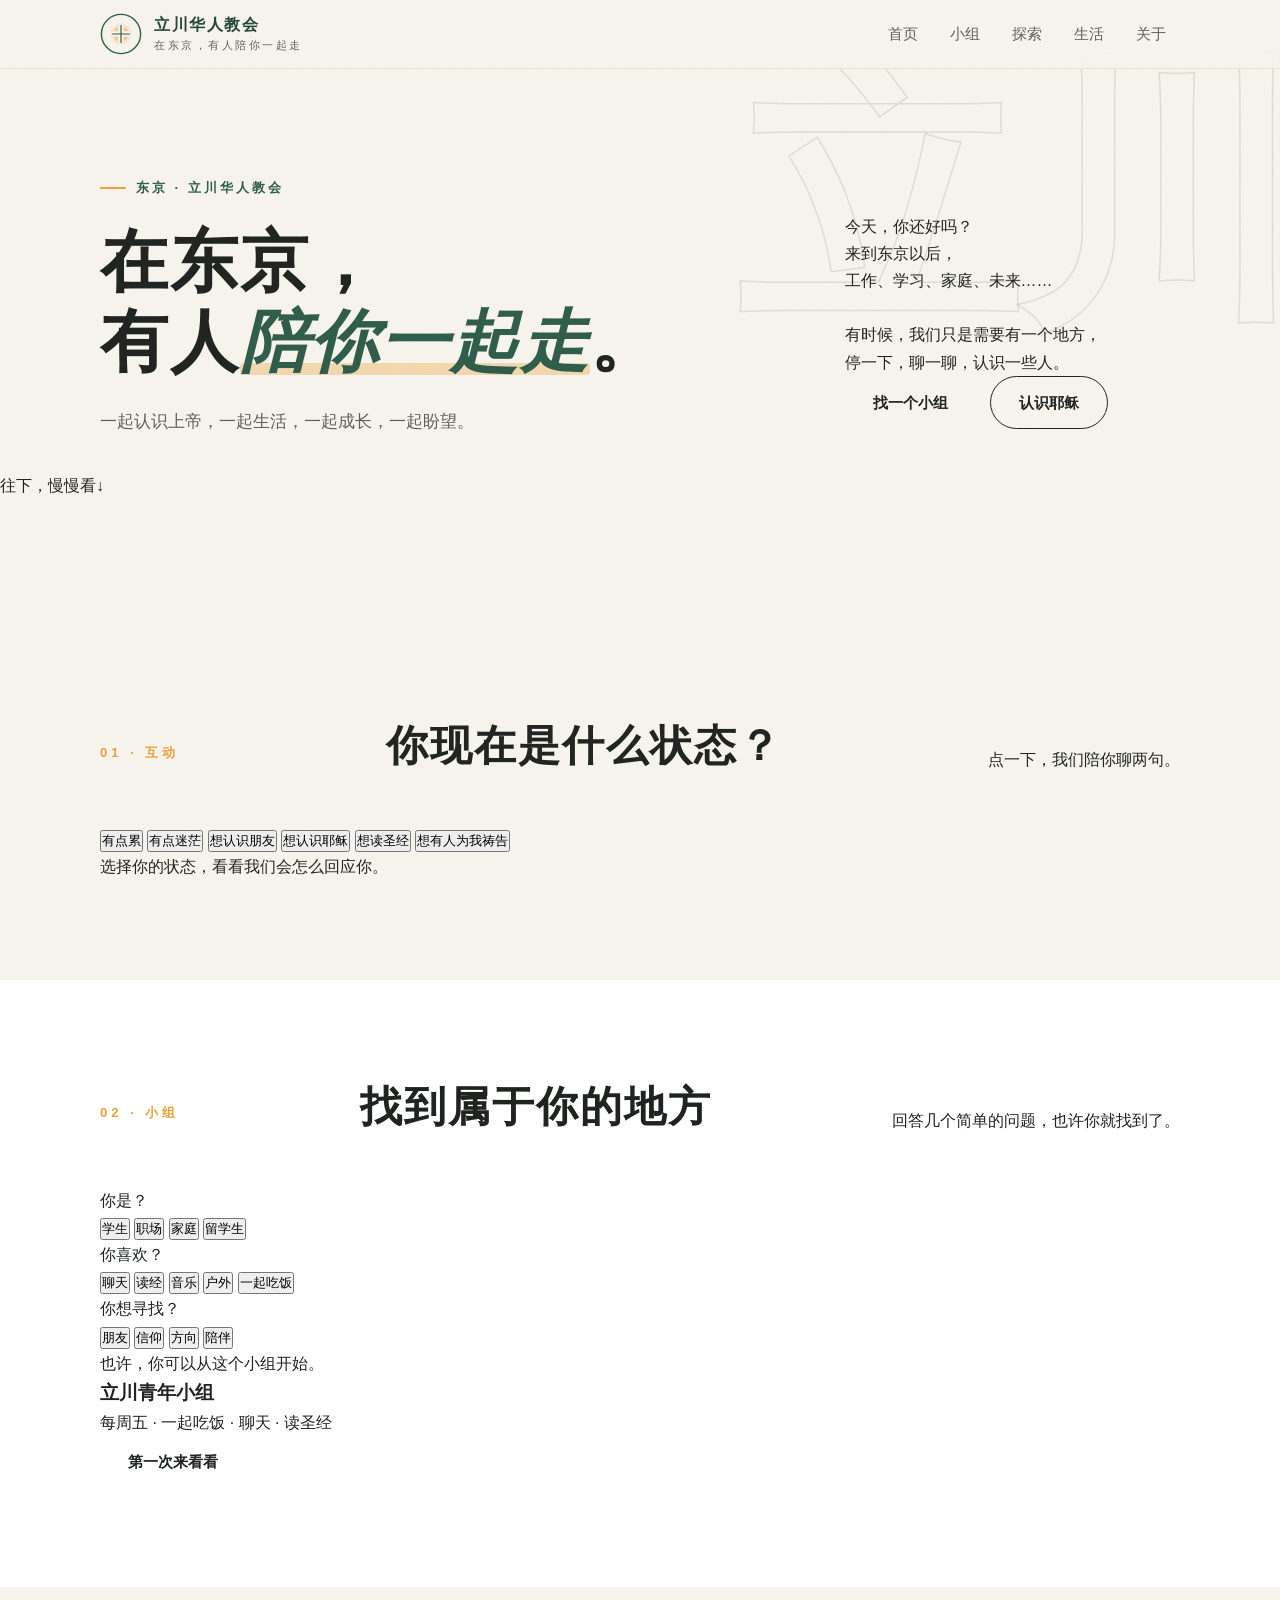
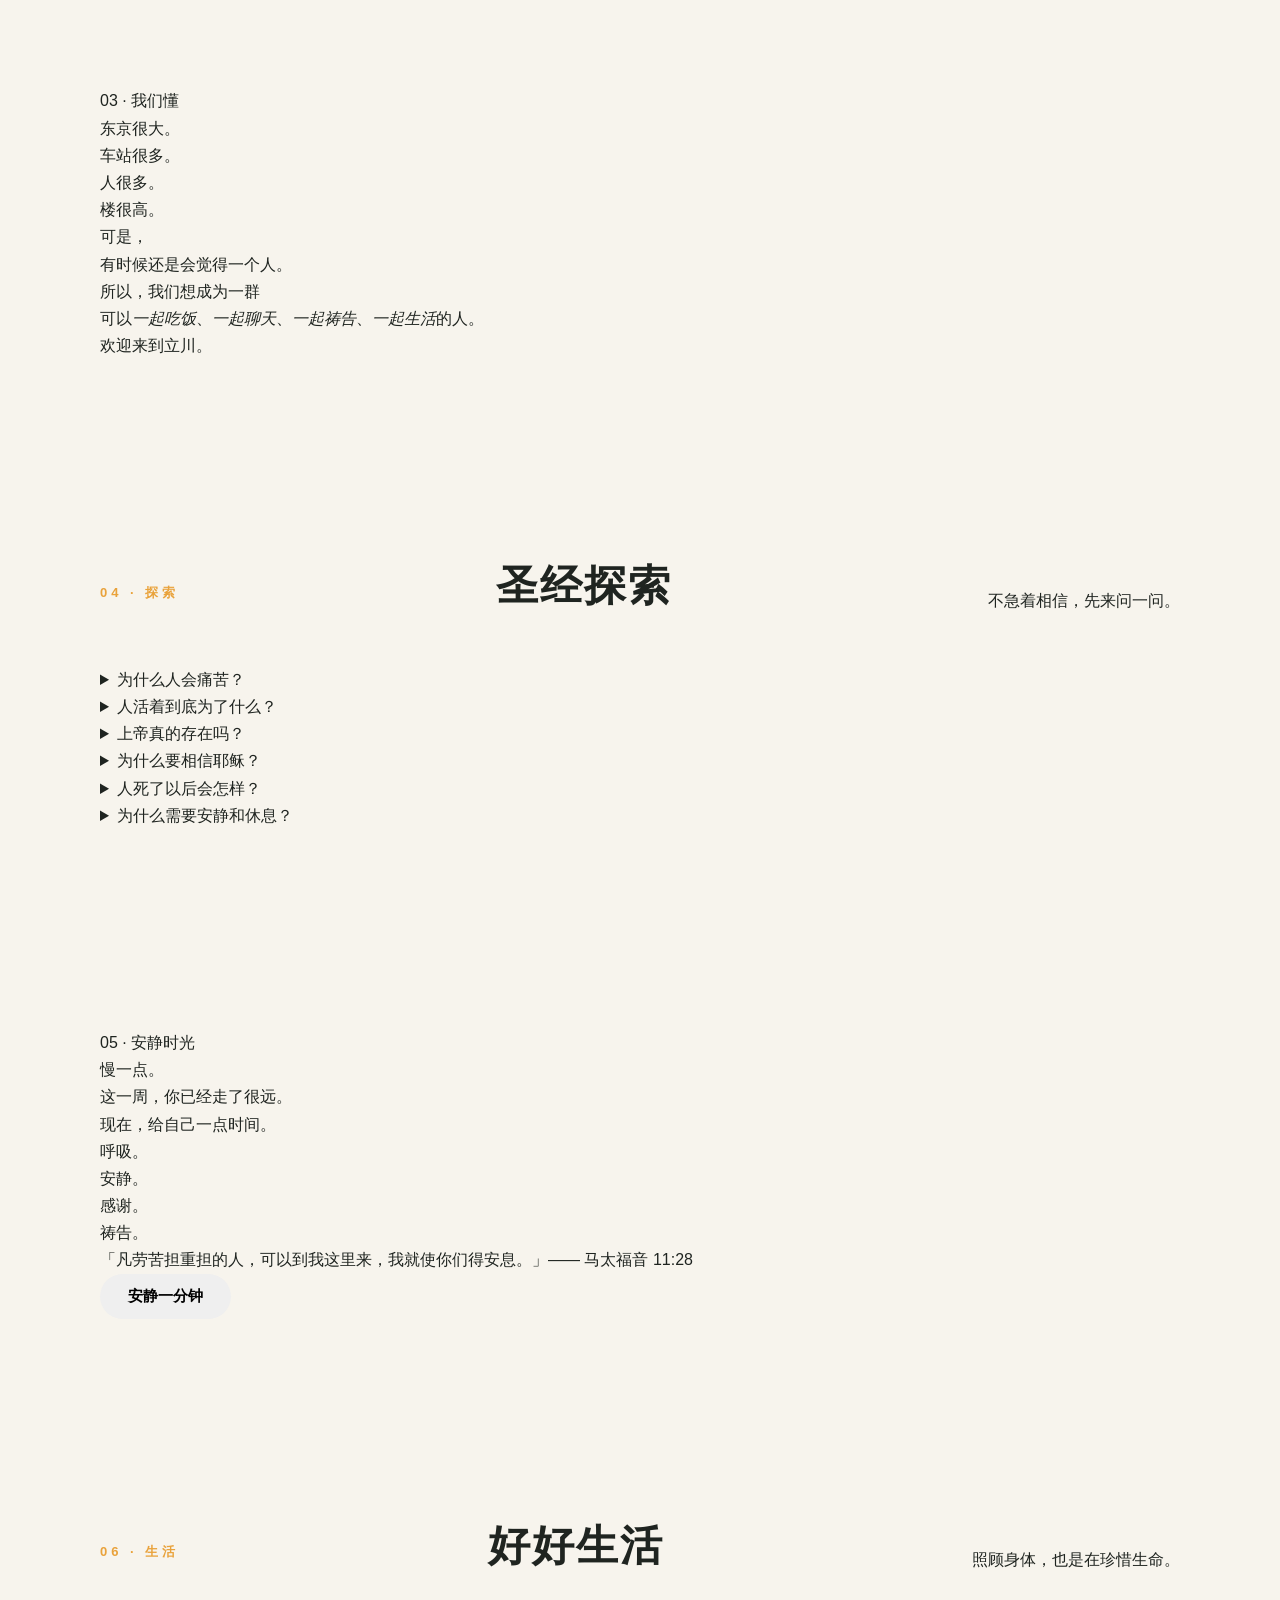
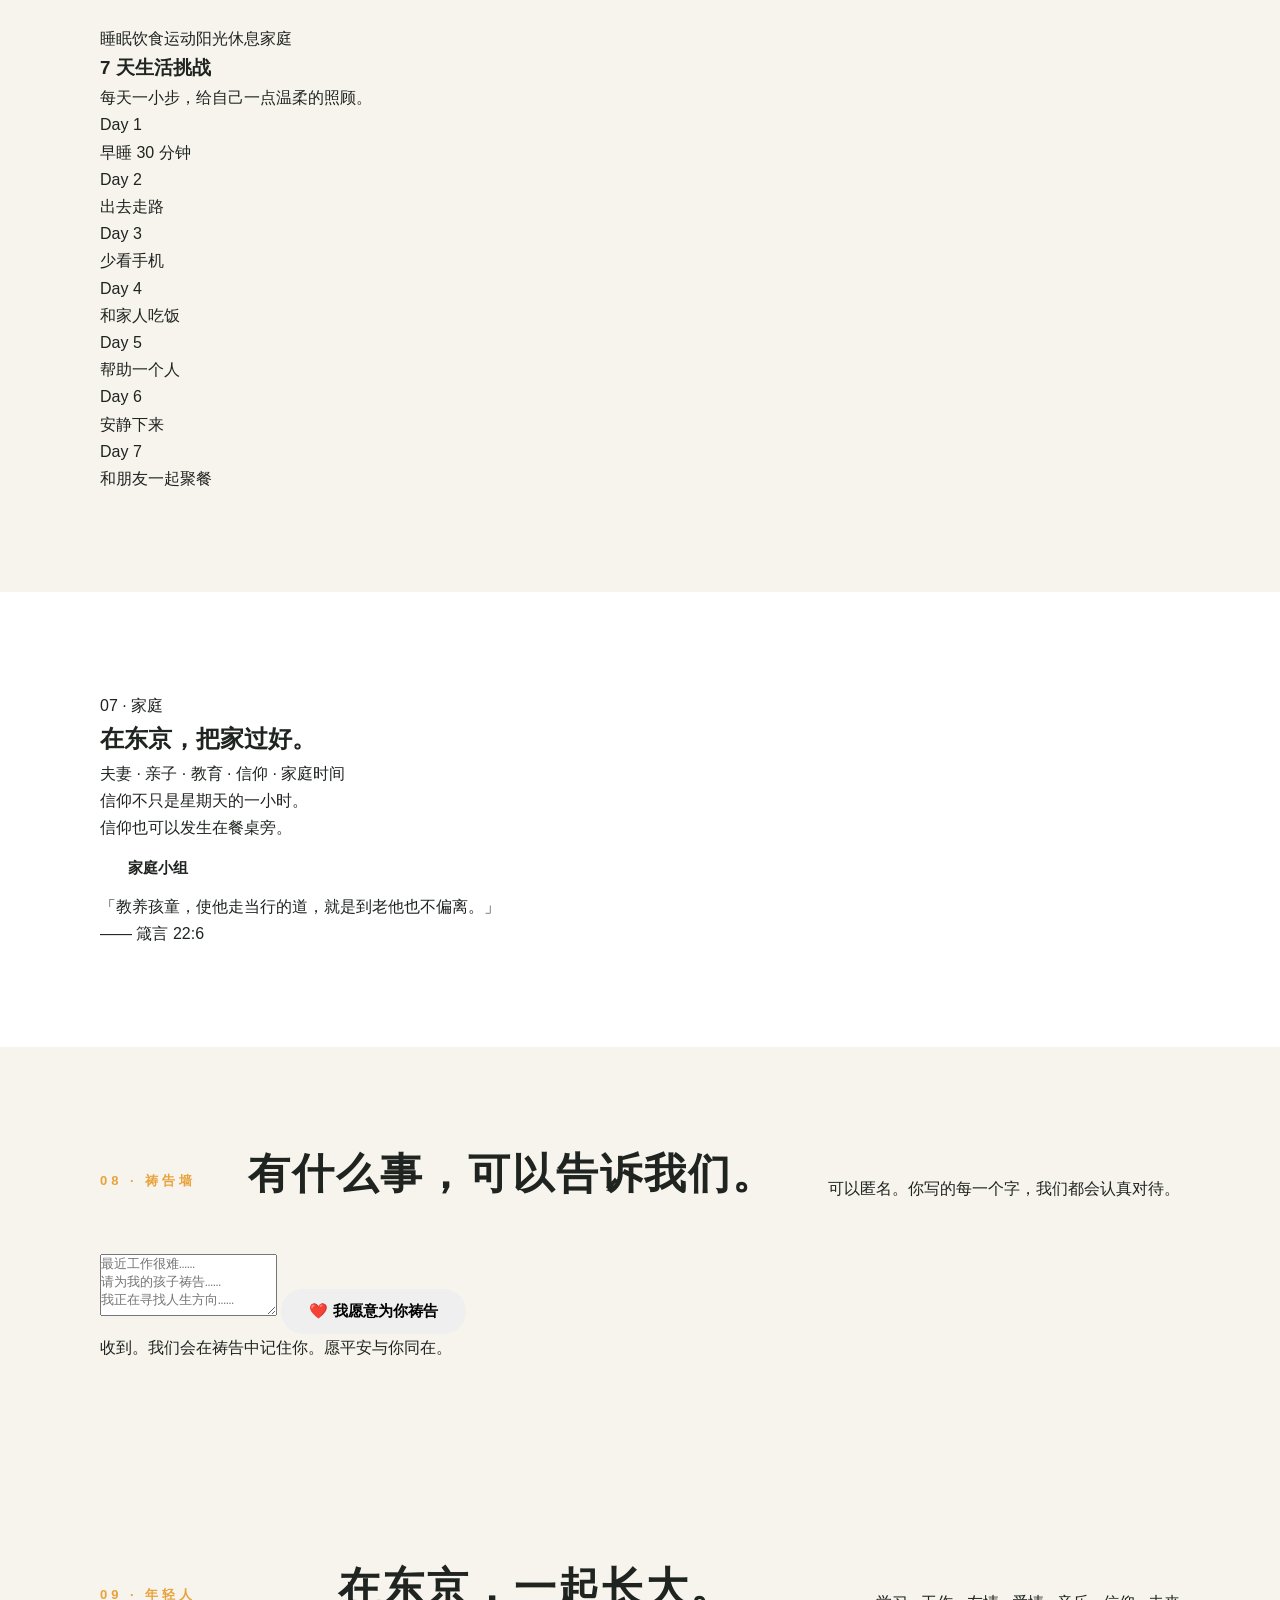
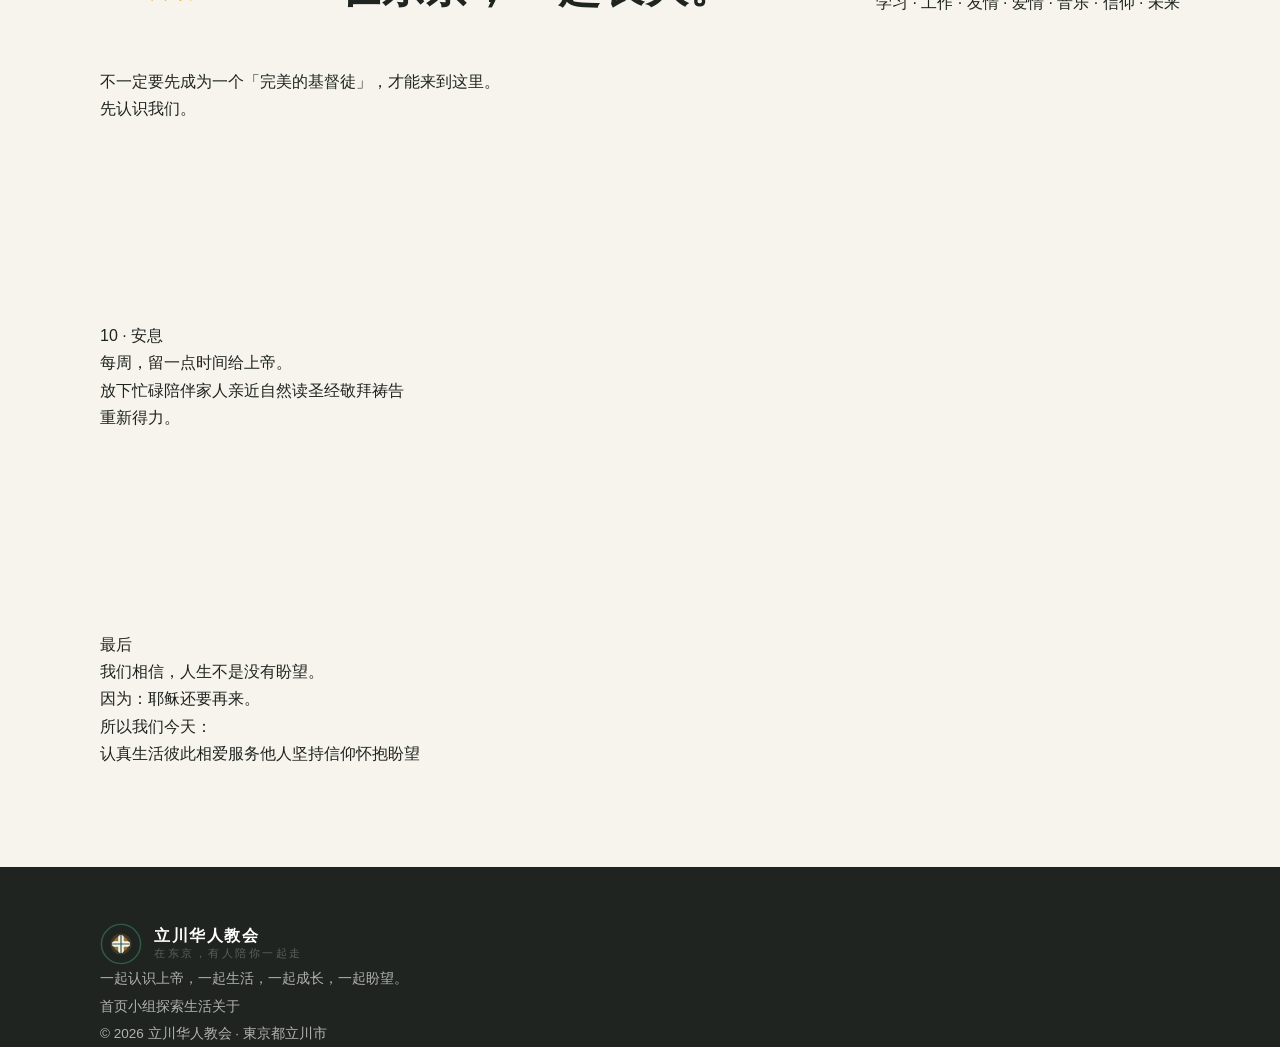
==== index.html @ b2e9f89b "Create index.html" ====
<!DOCTYPE html>
<html lang="zh-CN">
<head>
  <meta charset="UTF-8">
  <meta name="viewport" content="width=device-width, initial-scale=1.0">
  <title>立川华人教会｜在东京，有人陪你一起走</title>
  <meta name="description" content="立川华人教会 —— 一个在东京陪你一起走的教会网站。找朋友、找小组、认识圣经、认识耶稣，重新找到生活方向。">
  <link rel="icon" href="assets/img/logo.svg">
  <link rel="stylesheet" href="assets/css/style.css?v=2">
</head>
<body>

  <!-- ==================== 导航 ==================== -->
  <header class="nav" id="top">
    <div class="container nav-inner">
      <a class="brand" href="#home">
        <span class="brand-logo"><img src="assets/img/logo.svg" alt="立川华人教会"></span>
        <span class="brand-name">
          <strong>立川华人教会</strong>
          <span>在东京，有人陪你一起走</span>
        </span>
      </a>
      <button class="nav-toggle" aria-label="打开菜单" aria-expanded="false">☰</button>
      <nav class="nav-links">
        <a href="#home">首页</a>
        <a href="#find">小组</a>
        <a href="#explore">探索</a>
        <a href="#life">生活</a>
        <a href="#about">关于</a>
      </nav>
    </div>
  </header>

  <!-- ==================== 首页 / Hero ==================== -->
  <section class="hero" id="home">
    <div class="hero-bg-word" aria-hidden="true">立川</div>
    <div class="container hero-inner">
      <div class="hero-main reveal in">
        <span class="hero-label">东京 · 立川华人教会</span>
        <h1>在东京，<br>有人<em class="accent">陪你一起走</em>。</h1>
        <p class="hero-sub">一起认识上帝，一起生活，一起成长，一起盼望。</p>
      </div>

      <div class="hero-welcome reveal in" data-delay="1">
        <p class="today">今天，你还好吗？</p>
        <p class="warm">来到东京以后，<br>工作、学习、家庭、未来……<br><br>有时候，我们只是需要有一个地方，<br><span class="hl">停一下，聊一聊，认识一些人。</span></p>
        <div class="hero-actions">
          <a class="btn btn-accent" href="#find">找一个小组</a>
          <a class="btn btn-ghost" href="#explore">认识耶稣</a>
        </div>
      </div>
    </div>
    <div class="hero-scroll" aria-hidden="true"><span>往下，慢慢看</span><i>↓</i></div>
  </section>

  <!-- ==================== 01 互动首页 ==================== -->
  <section class="section" id="mood">
    <div class="container">
      <div class="section-head reveal">
        <span class="kicker">01 · 互动</span>
        <h2>你现在是什么状态？</h2>
        <p>点一下，我们陪你聊两句。</p>
      </div>

      <div class="mood-grid reveal" data-delay="1">
        <button class="mood-chip" data-mood="tired">有点累</button>
        <button class="mood-chip" data-mood="lost">有点迷茫</button>
        <button class="mood-chip" data-mood="friends">想认识朋友</button>
        <button class="mood-chip" data-mood="jesus">想认识耶稣</button>
        <button class="mood-chip" data-mood="bible">想读圣经</button>
        <button class="mood-chip" data-mood="pray">想有人为我祷告</button>
      </div>

      <div class="mood-panel reveal" data-delay="2" id="mood-panel">
        <p class="mood-panel__hint">选择你的状态，看看我们会怎么回应你。</p>
      </div>
    </div>
  </section>

  <!-- ==================== 02 找到属于你的地方 ==================== -->
  <section class="section alt" id="find">
    <div class="container">
      <div class="section-head reveal">
        <span class="kicker">02 · 小组</span>
        <h2>找到属于你的地方</h2>
        <p>回答几个简单的问题，也许你就找到了。</p>
      </div>

      <div class="quiz reveal" data-delay="1">
        <div class="quiz-q">
          <p class="quiz-label">你是？</p>
          <div class="quiz-opts" data-q="1">
            <button class="opt" data-val="学生">学生</button>
            <button class="opt" data-val="职场">职场</button>
            <button class="opt" data-val="家庭">家庭</button>
            <button class="opt" data-val="留学生">留学生</button>
          </div>
        </div>
        <div class="quiz-q">
          <p class="quiz-label">你喜欢？</p>
          <div class="quiz-opts" data-q="2">
            <button class="opt" data-val="聊天">聊天</button>
            <button class="opt" data-val="读经">读经</button>
            <button class="opt" data-val="音乐">音乐</button>
            <button class="opt" data-val="户外">户外</button>
            <button class="opt" data-val="一起吃饭">一起吃饭</button>
          </div>
        </div>
        <div class="quiz-q">
          <p class="quiz-label">你想寻找？</p>
          <div class="quiz-opts" data-q="3">
            <button class="opt" data-val="朋友">朋友</button>
            <button class="opt" data-val="信仰">信仰</button>
            <button class="opt" data-val="方向">方向</button>
            <button class="opt" data-val="陪伴">陪伴</button>
          </div>
        </div>

        <div class="quiz-result" id="quiz-result">
          <div class="quiz-result__card">
            <p class="quiz-result__lead">也许，你可以从这个小组开始。</p>
            <h3>立川青年小组</h3>
            <p class="quiz-result__meta">每周五 · 一起吃饭 · 聊天 · 读圣经</p>
            <a class="btn btn-accent" href="#prayer">第一次来看看</a>
          </div>
        </div>
      </div>
    </div>
  </section>

  <!-- ==================== 03 一个人来到东京 ==================== -->
  <section class="section alone" id="alone">
    <div class="container">
      <div class="alone-copy reveal">
        <span class="kicker light">03 · 我们懂</span>
        <p class="line">东京很大。</p>
        <p class="line">车站很多。</p>
        <p class="line">人很多。</p>
        <p class="line">楼很高。</p>
        <p class="line dim">可是，</p>
        <p class="line dim">有时候还是会觉得一个人。</p>
        <div class="alone-gap"></div>
        <p class="line big">所以，我们想成为一群</p>
        <p class="line big">可以<em>一起吃饭</em>、<em>一起聊天</em>、<em>一起祷告</em>、<em>一起生活</em>的人。</p>
        <p class="line accent-line">欢迎来到立川。</p>
      </div>
    </div>
  </section>

  <!-- ==================== 04 圣经探索 ==================== -->
  <section class="section" id="explore">
    <div class="container">
      <div class="section-head reveal">
        <span class="kicker">04 · 探索</span>
        <h2>圣经探索</h2>
        <p>不急着相信，先来问一问。</p>
      </div>

      <div class="explore-list reveal" data-delay="1">
        <details class="explore-item">
          <summary>为什么人会痛苦？</summary>
          <div class="explore-body">
            <p class="verse">「你们在世上会有苦难，但你们可以放心，我已经胜了世界。」<span class="ref">—— 约翰福音 16:33</span></p>
            <p>痛苦不是答案，但耶稣说祂已经在苦难中胜过了世界。我们不必假装一切很好，可以带着真实的问题来，一起寻找答案。</p>
            <a class="text-link" href="#prayer">和我们聊聊 →</a>
          </div>
        </details>
        <details class="explore-item">
          <summary>人活着到底为了什么？</summary>
          <div class="explore-body">
            <p class="verse">「你叫他比天使微小一点，并赐他荣耀尊贵为冠冕。」<span class="ref">—— 诗篇 8:5</span></p>
            <p>你不是偶然存在的。圣经说人被造得荣耀而尊贵，被爱、被珍惜，也被赋予一份有意义的人生。</p>
            <a class="text-link" href="#prayer">和我们聊聊 →</a>
          </div>
        </details>
        <details class="explore-item">
          <summary>上帝真的存在吗？</summary>
          <div class="explore-body">
            <p class="verse">「自从造天地以来，神的永能和神性是明明可知的。」<span class="ref">—— 罗马书 1:20</span></p>
            <p>这是个值得认真对待的问题。我们欢迎你提问、怀疑、探索，也愿意陪你一起寻找答案。</p>
            <a class="text-link" href="#prayer">和我们聊聊 →</a>
          </div>
        </details>
        <details class="explore-item">
          <summary>为什么要相信耶稣？</summary>
          <div class="explore-body">
            <p class="verse">「神爱世人，甚至将祂的独生子赐给他们。」<span class="ref">—— 约翰福音 3:16</span></p>
            <p>因为耶稣愿意走近我们。祂不是高高在上的神，而是愿意和我们一起走的那一位。</p>
            <a class="text-link" href="#prayer">和我们聊聊 →</a>
          </div>
        </details>
        <details class="explore-item">
          <summary>人死了以后会怎样？</summary>
          <div class="explore-body">
            <p class="verse">「在基督里睡了的人，神也必将他们与耶稣一同带来。」<span class="ref">—— 帖撒罗尼迦前书 4:14</span></p>
            <p>圣经给我们一个有盼望的答案：死亡不是终点，在耶稣里，我们有复活的盼望。</p>
            <a class="text-link" href="#prayer">和我们聊聊 →</a>
          </div>
        </details>
        <details class="explore-item">
          <summary>为什么需要安静和休息？</summary>
          <div class="explore-body">
            <p class="verse">「你们要休息，要知道我是神。」<span class="ref">—— 诗篇 46:10</span></p>
            <p>休息不是懒惰，是重新得力。上帝在创造后也安息，祂邀请我们也学习停下。</p>
            <a class="text-link" href="#quiet">去安静时光 →</a>
          </div>
        </details>
      </div>
    </div>
  </section>

  <!-- ==================== 05 安静时光 ==================== -->
  <section class="section quiet" id="quiet">
    <div class="container quiet-box reveal">
      <span class="kicker light">05 · 安静时光</span>
      <p class="quiet-line q1">慢一点。</p>
      <p class="quiet-line q2">这一周，你已经走了很远。</p>
      <p class="quiet-line q3">现在，给自己一点时间。</p>
      <div class="quiet-stage" id="quiet-stage">
        <p class="quiet-step" data-step="breath">呼吸。</p>
        <p class="quiet-step" data-step="still">安静。</p>
        <p class="quiet-step" data-step="thanks">感谢。</p>
        <p class="quiet-step" data-step="pray">祷告。</p>
        <p class="quiet-verse" id="quiet-verse">「凡劳苦担重担的人，可以到我这里来，我就使你们得安息。」<span>—— 马太福音 11:28</span></p>
      </div>
      <button class="btn btn-light" id="quiet-start">安静一分钟</button>
      <button class="btn btn-light-ghost" id="quiet-reset" style="display:none;">再安静一次</button>
    </div>
  </section>

  <!-- ==================== 06 好好生活 ==================== -->
  <section class="section" id="life">
    <div class="container">
      <div class="section-head reveal">
        <span class="kicker">06 · 生活</span>
        <h2>好好生活</h2>
        <p>照顾身体，也是在珍惜生命。</p>
      </div>

      <div class="life-tags reveal" data-delay="1">
        <span>睡眠</span><span>饮食</span><span>运动</span><span>阳光</span><span>休息</span><span>家庭</span>
      </div>

      <div class="challenge-head reveal">
        <h3>7 天生活挑战</h3>
        <p>每天一小步，给自己一点温柔的照顾。</p>
      </div>

      <div class="challenge-grid">
        <div class="day reveal"><span class="day-num">Day 1</span><p>早睡 30 分钟</p></div>
        <div class="day reveal" data-delay="1"><span class="day-num">Day 2</span><p>出去走路</p></div>
        <div class="day reveal" data-delay="2"><span class="day-num">Day 3</span><p>少看手机</p></div>
        <div class="day reveal" data-delay="1"><span class="day-num">Day 4</span><p>和家人吃饭</p></div>
        <div class="day reveal" data-delay="2"><span class="day-num">Day 5</span><p>帮助一个人</p></div>
        <div class="day reveal" data-delay="3"><span class="day-num">Day 6</span><p>安静下来</p></div>
        <div class="day day--wide reveal" data-delay="3"><span class="day-num">Day 7</span><p>和朋友一起聚餐</p></div>
      </div>
    </div>
  </section>

  <!-- ==================== 07 家庭 ==================== -->
  <section class="section alt" id="family">
    <div class="container split">
      <div class="split-text reveal">
        <span class="kicker">07 · 家庭</span>
        <h2>在东京，把家过好。</h2>
        <p class="lead">夫妻 · 亲子 · 教育 · 信仰 · 家庭时间</p>
        <p>信仰不只是星期天的一小时。<br>信仰也可以发生在餐桌旁。</p>
        <a class="btn btn-accent" href="#prayer">家庭小组</a>
      </div>
      <div class="split-quote reveal" data-delay="1">
        <p class="q">「教养孩童，使他走当行的道，就是到老他也不偏离。」</p>
        <p class="src">—— 箴言 22:6</p>
      </div>
    </div>
  </section>

  <!-- ==================== 08 祷告墙 ==================== -->
  <section class="section" id="prayer">
    <div class="container">
      <div class="section-head reveal">
        <span class="kicker">08 · 祷告墙</span>
        <h2>有什么事，可以告诉我们。</h2>
        <p>可以匿名。你写的每一个字，我们都会认真对待。</p>
      </div>

      <div class="prayer-box reveal" data-delay="1">
        <textarea id="prayer-input" rows="4" placeholder="最近工作很难……&#10;请为我的孩子祷告……&#10;我正在寻找人生方向……"></textarea>
        <button class="btn btn-accent" id="prayer-submit">❤️ 我愿意为你祷告</button>
        <p class="prayer-done" id="prayer-done">收到。我们会在祷告中记住你。愿平安与你同在。</p>
      </div>
    </div>
  </section>

  <!-- ==================== 09 年轻人 ==================== -->
  <section class="section youth" id="youth">
    <div class="container">
      <div class="section-head reveal light-head">
        <span class="kicker light">09 · 年轻人</span>
        <h2>在东京，一起长大。</h2>
        <p>学习 · 工作 · 友情 · 爱情 · 音乐 · 信仰 · 未来</p>
      </div>
      <p class="youth-line reveal" data-delay="1">不一定要先成为一个「完美的基督徒」，才能来到这里。</p>
      <p class="youth-line strong reveal" data-delay="2">先认识我们。</p>
    </div>
  </section>

  <!-- ==================== 10 安息与盼望 ==================== -->
  <section class="section rest" id="rest">
    <div class="container">
      <div class="rest-copy reveal">
        <span class="kicker light">10 · 安息</span>
        <p class="rest-lead">每周，留一点时间给上帝。</p>
        <div class="rest-tags">
          <span>放下忙碌</span><span>陪伴家人</span><span>亲近自然</span><span>读圣经</span><span>敬拜</span><span>祷告</span>
        </div>
        <p class="rest-end">重新得力。</p>
      </div>
    </div>
  </section>

  <!-- ==================== 11 最后一屏 ==================== -->
  <section class="section final" id="about">
    <div class="container final-box reveal">
      <span class="kicker light">最后</span>
      <p class="final-line">我们相信，人生不是没有盼望。</p>
      <p class="final-because">因为：耶稣还要再来。</p>
      <p class="final-so">所以我们今天：</p>
      <div class="final-words">
        <span>认真生活</span><span>彼此相爱</span><span>服务他人</span><span>坚持信仰</span><span>怀抱盼望</span>
      </div>
    </div>
  </section>

  <!-- ==================== 页脚 ==================== -->
  <footer class="footer">
    <div class="container">
      <a class="brand" href="#home">
        <span class="brand-logo"><img src="assets/img/logo.svg" alt=""></span>
        <span class="brand-name"><strong>立川华人教会</strong><span>在东京，有人陪你一起走</span></span>
      </a>
      <p class="footer-tagline">一起认识上帝，一起生活，一起成长，一起盼望。</p>
      <nav class="footer-nav">
        <a href="#home">首页</a><a href="#find">小组</a><a href="#explore">探索</a><a href="#life">生活</a><a href="#about">关于</a>
      </nav>
      <p class="footer-copy">© <span class="js-year">2026</span> 立川华人教会 · 東京都立川市</p>
    </div>
  </footer>

  <script src="assets/js/main.js?v=2"></script>
</body>
</html>
---- assets/css/style.css ----
/* ============================================================
   东京立川华人教会 · Tokyo Tachikawa Chinese Church
   年轻 · 简约 · 创意
   ============================================================ */

:root {
  --paper: #f7f4ed;
  --ink: #1f2420;
  --ink-soft: #5c6259;
  --green: #2f5d4a;
  --green-deep: #23483a;
  --green-soft: #e4ece6;
  --amber: #e9a23b;
  --amber-soft: #f6e8cf;
  --sand: #efe6d6;
  --line: #e3dccb;
  --white: #ffffff;
  --radius-lg: 26px;
  --radius-md: 18px;
  --shadow-sm: 0 2px 10px rgba(31, 36, 32, 0.06);
  --shadow-md: 0 12px 34px rgba(31, 36, 32, 0.1);
  --font: "PingFang SC", "Hiragino Sans GB", "Hiragino Sans", "Noto Sans CJK SC", "Helvetica Neue", Arial, sans-serif;
  --font-serif: "Songti SC", "STSong", "Noto Serif CJK SC", "SimSun", serif;
}

* { box-sizing: border-box; margin: 0; padding: 0; }

html { scroll-behavior: smooth; }

body {
  font-family: var(--font);
  color: var(--ink);
  background: var(--paper);
  line-height: 1.7;
  -webkit-font-smoothing: antialiased;
  overflow-x: hidden;
}

img { max-width: 100%; display: block; }
a { color: inherit; text-decoration: none; }
ul { list-style: none; }

.container { width: min(1080px, 90%); margin: 0 auto; }

/* 微噪点纹理（创意细节） */
body::after {
  content: "";
  position: fixed;
  inset: 0;
  z-index: 9999;
  pointer-events: none;
  opacity: 0.5;
  background-image: url("data:image/svg+xml,%3Csvg xmlns='http://www.w3.org/2000/svg' width='120' height='120'%3E%3Cfilter id='n'%3E%3CfeTurbulence type='fractalNoise' baseFrequency='0.9' numOctaves='2'/%3E%3C/filter%3E%3Crect width='120' height='120' filter='url(%23n)' opacity='0.04'/%3E%3C/svg%3E");
}

/* ---------- 导航 ---------- */
.nav {
  position: fixed;
  top: 0; left: 0; right: 0;
  z-index: 1000;
  background: rgba(247, 244, 237, 0.78);
  backdrop-filter: blur(14px);
  -webkit-backdrop-filter: blur(14px);
  border-bottom: 1px solid rgba(227, 220, 203, 0.7);
  transition: box-shadow .3s;
}
.nav.scrolled { box-shadow: 0 4px 20px rgba(31, 36, 32, 0.06); }

.nav-inner {
  display: flex;
  align-items: center;
  justify-content: space-between;
  height: 68px;
}

.brand { display: flex; align-items: center; gap: 12px; }
.brand-logo { width: 42px; height: 42px; flex-shrink: 0; }
.brand-logo img { width: 42px; height: 42px; }
.brand-name { line-height: 1.2; }
.brand-name strong { display: block; font-size: 16px; letter-spacing: 1.5px; color: var(--green-deep); }
.brand-name span { font-size: 10.5px; letter-spacing: 2.5px; color: var(--ink-soft); text-transform: uppercase; }

.nav-links { display: flex; align-items: center; gap: 4px; }
.nav-links a {
  padding: 8px 14px;
  border-radius: 999px;
  font-size: 14.5px;
  color: var(--ink-soft);
  transition: all .2s;
}
.nav-links a:hover { color: var(--green); background: var(--green-soft); }
.nav-cta {
  margin-left: 8px;
  padding: 10px 20px !important;
  color: #fff !important;
  background: var(--green) !important;
  font-weight: 600;
}
.nav-cta:hover { background: var(--green-deep) !important; transform: translateY(-1px); }

.nav-toggle {
  display: none;
  background: none;
  border: 0;
  cursor: pointer;
  width: 42px; height: 42px;
  border-radius: 12px;
  font-size: 22px;
  color: var(--green-deep);
}

/* ---------- Hero ---------- */
.hero {
  position: relative;
  padding: 170px 0 120px;
  overflow: hidden;
}

/* 背景创意元素：超大立川文字 + 圆形 */
.hero-bg-word {
  position: absolute;
  top: 60px;
  right: -20px;
  font-family: var(--font-serif);
  font-size: clamp(120px, 22vw, 300px);
  font-weight: 700;
  line-height: 1;
  color: transparent;
  -webkit-text-stroke: 1.5px rgba(47, 93, 74, 0.14);
  user-select: none;
  pointer-events: none;
  z-index: 0;
}
.hero-blob {
  position: absolute;
  border-radius: 50%;
  filter: blur(2px);
  z-index: 0;
}
.hero-blob--amber {
  width: 340px; height: 340px;
  background: radial-gradient(circle, rgba(233, 162, 59, 0.28), transparent 70%);
  top: 40px; left: -120px;
}
.hero-blob--green {
  width: 420px; height: 420px;
  background: radial-gradient(circle, rgba(47, 93, 74, 0.16), transparent 70%);
  bottom: -140px; right: -100px;
}

.hero-inner {
  position: relative;
  z-index: 1;
  display: grid;
  grid-template-columns: 1.35fr 0.65fr;
  gap: 48px;
  align-items: center;
}

.hero-label {
  display: inline-flex;
  align-items: center;
  gap: 10px;
  font-size: 13px;
  letter-spacing: 3px;
  color: var(--green);
  font-weight: 600;
  margin-bottom: 22px;
}
.hero-label::before {
  content: "";
  width: 26px; height: 2px;
  background: var(--amber);
  border-radius: 2px;
}

.hero h1 {
  font-size: clamp(38px, 5.6vw, 68px);
  line-height: 1.18;
  letter-spacing: 2px;
  font-weight: 800;
  color: var(--ink);
  margin-bottom: 24px;
}
.hero h1 .accent { color: var(--green); position: relative; }
.hero h1 .accent::after {
  content: "";
  position: absolute;
  left: 0; right: 0; bottom: 4px;
  height: 12px;
  background: rgba(233, 162, 59, 0.35);
  z-index: -1;
  border-radius: 4px;
}
.hero h1 .word-rotate { color: var(--amber); }

.hero-sub {
  font-size: 17px;
  color: var(--ink-soft);
  max-width: 520px;
  margin-bottom: 34px;
  line-height: 1.9;
}

.hero-actions { display: flex; flex-wrap: wrap; gap: 14px; }

.btn {
  display: inline-flex;
  align-items: center;
  gap: 8px;
  padding: 13px 28px;
  border-radius: 999px;
  font-size: 15px;
  font-weight: 600;
  border: 0;
  cursor: pointer;
  transition: all .22s ease;
}
.btn-green { background: var(--green); color: #fff; }
.btn-green:hover { background: var(--green-deep); transform: translateY(-2px); box-shadow: 0 10px 24px rgba(47, 93, 74, 0.28); }
.btn-ghost { background: transparent; color: var(--ink); border: 1.5px solid var(--ink); }
.btn-ghost:hover { background: var(--ink); color: #fff; transform: translateY(-2px); }
.btn-amber { background: var(--amber); color: #fff; }
.btn-amber:hover { background: #d98f2a; transform: translateY(-2px); box-shadow: 0 10px 24px rgba(233, 162, 59, 0.32); }

/* Hero 右侧创意卡片 */
.hero-visual {
  position: relative;
  display: grid;
  gap: 16px;
}
.hero-card {
  background: var(--white);
  border: 1px solid var(--line);
  border-radius: var(--radius-lg);
  padding: 26px;
  box-shadow: var(--shadow-md);
  transform: rotate(2deg);
  transition: transform .3s ease;
}
.hero-card:hover { transform: rotate(0deg) translateY(-4px); }
.hero-card--green { background: var(--green); border-color: var(--green); color: #fff; transform: rotate(-2deg); }
.hero-card--green:hover { transform: rotate(0) translateY(-4px); }
.hero-card .date { font-size: 13px; letter-spacing: 2px; opacity: 0.85; margin-bottom: 8px; }
.hero-card h3 { font-size: 20px; letter-spacing: 1px; margin-bottom: 6px; }
.hero-card p { font-size: 14px; opacity: 0.92; }
.hero-card .big { font-size: 40px; font-weight: 800; letter-spacing: 1px; }

/* 跑马灯 */
.marquee {
  background: var(--green);
  color: #fff;
  padding: 16px 0;
  overflow: hidden;
  white-space: nowrap;
  position: relative;
}
.marquee-track {
  display: inline-flex;
  gap: 0;
  animation: marquee 22s linear infinite;
}
.marquee-track span {
  font-size: 15px;
  letter-spacing: 4px;
  padding: 0 28px;
  font-weight: 500;
}
.marquee-track span em { font-style: normal; color: var(--amber); margin: 0 8px; }
@keyframes marquee {
  from { transform: translateX(0); }
  to { transform: translateX(-50%); }
}

/* ---------- 通用区块 ---------- */
.section { padding: 100px 0; }
.section.alt { background: var(--white); }

.section-head {
  display: flex;
  align-items: flex-end;
  justify-content: space-between;
  gap: 24px;
  margin-bottom: 52px;
}
.section-head .kicker {
  font-size: 13px;
  font-weight: 700;
  letter-spacing: 4px;
  color: var(--amber);
  text-transform: uppercase;
  margin-bottom: 10px;
  display: block;
}
.section-head h2 {
  font-size: clamp(28px, 3.6vw, 42px);
  letter-spacing: 2px;
  font-weight: 800;
  color: var(--ink);
  line-height: 1.3;
}
.section-head h2 .serif { font-family: var(--font-serif); font-weight: 500; color: var(--green); }
.section-head .desc { max-width: 420px; color: var(--ink-soft); font-size: 15px; }

/* ---------- 关于 / 理念 ---------- */
.about-grid {
  display: grid;
  grid-template-columns: 1.1fr 0.9fr;
  gap: 56px;
  align-items: center;
}
.about-text h3 { font-size: 24px; margin-bottom: 18px; letter-spacing: 1px; color: var(--ink); }
.about-text p { color: var(--ink-soft); margin-bottom: 14px; font-size: 15.5px; }
.about-text .lead { font-size: 17.5px; color: var(--ink); line-height: 1.9; }

.verse-card {
  background: var(--green);
  color: #fff;
  border-radius: var(--radius-lg);
  padding: 40px 36px;
  position: relative;
  overflow: hidden;
  box-shadow: var(--shadow-md);
}
.verse-card::before {
  content: "“";
  position: absolute;
  top: -30px; right: 10px;
  font-family: var(--font-serif);
  font-size: 180px;
  color: rgba(255, 255, 255, 0.12);
  line-height: 1;
}
.verse-card .q {
  font-family: var(--font-serif);
  font-size: 24px;
  line-height: 1.8;
  letter-spacing: 2px;
  margin-bottom: 20px;
  position: relative;
}
.verse-card .src {
  font-size: 14px;
  letter-spacing: 3px;
  color: var(--amber);
  position: relative;
}

/* 信念三卡片 */
.beliefs { display: grid; grid-template-columns: repeat(3, 1fr); gap: 22px; margin-top: 60px; }
.belief {
  background: var(--white);
  border: 1px solid var(--line);
  border-radius: var(--radius-md);
  padding: 30px 26px;
  transition: all .28s ease;
}
.belief:hover { transform: translateY(-6px); box-shadow: var(--shadow-md); border-color: var(--amber); }
.belief .num {
  font-family: var(--font-serif);
  font-size: 30px;
  color: var(--amber);
  font-weight: 700;
  margin-bottom: 14px;
}
.belief h4 { font-size: 18px; margin-bottom: 8px; letter-spacing: 1px; }
.belief p { font-size: 14px; color: var(--ink-soft); }

/* ---------- 聚会时间 ---------- */
.schedule { display: grid; grid-template-columns: repeat(2, 1fr); gap: 18px; }
.schedule-item {
  display: flex;
  align-items: center;
  gap: 20px;
  background: var(--white);
  border: 1px solid var(--line);
  border-radius: var(--radius-md);
  padding: 22px 24px;
  transition: all .25s ease;
}
.schedule-item:hover { border-color: var(--green); transform: translateY(-3px); box-shadow: var(--shadow-sm); }
.schedule-item .time {
  background: var(--green-soft);
  color: var(--green-deep);
  font-weight: 700;
  font-size: 14px;
  letter-spacing: 1px;
  border-radius: 12px;
  padding: 12px 14px;
  min-width: 92px;
  text-align: center;
  flex-shrink: 0;
}
.schedule-item .time .week { display: block; font-size: 12px; font-weight: 600; }
.schedule-item .time .clock { display: block; font-size: 16px; margin-top: 2px; }
.schedule-item h4 { font-size: 17px; margin-bottom: 3px; letter-spacing: 1px; }
.schedule-item p { font-size: 13.5px; color: var(--ink-soft); }
.schedule-item .tag {
  display: inline-block;
  background: var(--amber-soft);
  color: #a9741f;
  font-size: 11.5px;
  padding: 2px 10px;
  border-radius: 999px;
  margin-left: 8px;
  vertical-align: 2px;
}

/* ---------- 事工 Bento ---------- */
.bento {
  display: grid;
  grid-template-columns: repeat(3, 1fr);
  grid-auto-rows: 180px;
  gap: 18px;
}
.bento-card {
  border-radius: var(--radius-lg);
  padding: 26px;
  display: flex;
  flex-direction: column;
  justify-content: flex-end;
  position: relative;
  overflow: hidden;
  border: 1px solid var(--line);
  background: var(--white);
  transition: all .28s ease;
}
.bento-card:hover { transform: translateY(-5px); box-shadow: var(--shadow-md); }
.bento-card .icon { font-size: 30px; margin-bottom: 12px; }
.bento-card h4 { font-size: 18px; letter-spacing: 1px; margin-bottom: 5px; }
.bento-card p { font-size: 13.5px; color: var(--ink-soft); }
.bento-card--wide { grid-column: span 2; }
.bento-card--green { background: var(--green); border-color: var(--green); color: #fff; }
.bento-card--green p { color: rgba(255, 255, 255, 0.85); }
.bento-card--amber { background: var(--amber); border-color: var(--amber); color: #fff; }
.bento-card--amber p { color: rgba(255, 255, 255, 0.9); }
.bento-card--sand { background: var(--sand); border-color: var(--sand); }

/* ---------- 活动 ---------- */
.events { display: grid; grid-template-columns: repeat(3, 1fr); gap: 20px; }
.event {
  background: var(--white);
  border: 1px solid var(--line);
  border-radius: var(--radius-md);
  overflow: hidden;
  transition: all .28s ease;
}
.event:hover { transform: translateY(-5px); box-shadow: var(--shadow-md); }
.event-top {
  padding: 22px 24px 14px;
  display: flex;
  align-items: center;
  justify-content: space-between;
}
.event-date {
  background: var(--amber);
  color: #fff;
  border-radius: 14px;
  padding: 8px 14px;
  text-align: center;
  font-weight: 700;
  line-height: 1.2;
}
.event-date .d { display: block; font-size: 22px; }
.event-date .m { display: block; font-size: 11px; letter-spacing: 2px; }
.event-tag { font-size: 12px; letter-spacing: 2px; color: var(--green); font-weight: 600; }
.event-body { padding: 0 24px 24px; }
.event-body h4 { font-size: 18px; margin-bottom: 6px; letter-spacing: 1px; }
.event-body p { font-size: 14px; color: var(--ink-soft); }
.event-body .place { margin-top: 10px; font-size: 13px; color: var(--ink-soft); }
.event-body .place em { font-style: normal; color: var(--green); }

/* ---------- 联系 ---------- */
.contact-grid {
  display: grid;
  grid-template-columns: 1fr 1fr;
  gap: 48px;
}
.info-list li { display: flex; gap: 16px; padding: 16px 0; border-bottom: 1px dashed var(--line); align-items: flex-start; }
.info-list li:last-child { border-bottom: 0; }
.info-list .ic {
  width: 44px; height: 44px;
  border-radius: 14px;
  background: var(--green-soft);
  color: var(--green-deep);
  display: flex; align-items: center; justify-content: center;
  font-size: 19px;
  flex-shrink: 0;
}
.info-list .ic.amber { background: var(--amber-soft); color: #a9741f; }
.info-list h4 { font-size: 15.5px; margin-bottom: 3px; letter-spacing: 1px; }
.info-list p, .info-list a { font-size: 14.5px; color: var(--ink-soft); }
.info-list a:hover { color: var(--green); }

.form-box {
  background: var(--white);
  border: 1px solid var(--line);
  border-radius: var(--radius-lg);
  padding: 34px;
  box-shadow: var(--shadow-sm);
}
.form-box h3 { font-size: 20px; letter-spacing: 1px; margin-bottom: 6px; }
.form-box .hint { font-size: 13.5px; color: var(--ink-soft); margin-bottom: 22px; }
.field { margin-bottom: 16px; }
.field label { display: block; font-size: 13.5px; font-weight: 600; color: var(--green-deep); margin-bottom: 6px; }
.field input, .field select, .field textarea {
  width: 100%;
  padding: 12px 14px;
  font-size: 14.5px;
  font-family: inherit;
  border: 1.5px solid var(--line);
  border-radius: 12px;
  background: var(--paper);
  color: var(--ink);
  outline: none;
  transition: border-color .2s, box-shadow .2s;
}
.field input:focus, .field select:focus, .field textarea:focus {
  border-color: var(--green);
  box-shadow: 0 0 0 3px rgba(47, 93, 74, 0.12);
}
.field textarea { resize: vertical; min-height: 110px; }
.form-row { display: grid; grid-template-columns: 1fr 1fr; gap: 14px; }
#form-msg {
  display: none;
  margin-top: 14px;
  padding: 12px 16px;
  border-radius: 12px;
  background: var(--green-soft);
  color: var(--green-deep);
  font-size: 14px;
}

/* ---------- CTA 横幅 ---------- */
.cta-banner {
  background: var(--green);
  color: #fff;
  border-radius: var(--radius-lg);
  padding: 56px 40px;
  text-align: center;
  position: relative;
  overflow: hidden;
}
.cta-banner::before {
  content: "✝";
  position: absolute;
  right: -10px; bottom: -40px;
  font-size: 220px;
  color: rgba(255, 255, 255, 0.08);
  line-height: 1;
}
.cta-banner h2 { font-size: clamp(24px, 3vw, 34px); letter-spacing: 3px; margin-bottom: 12px; position: relative; }
.cta-banner p { color: rgba(255, 255, 255, 0.85); margin-bottom: 26px; position: relative; }

/* ---------- 页脚 ---------- */
.footer { background: var(--ink); color: rgba(255, 255, 255, 0.72); padding: 56px 0 0; }
.footer-grid {
  display: grid;
  grid-template-columns: 1.4fr 1fr 1fr 1.2fr;
  gap: 36px;
  padding-bottom: 44px;
}
.footer .brand-name strong { color: #fff; }
.footer h4 { color: #fff; font-size: 14.5px; letter-spacing: 2px; margin-bottom: 16px; }
.footer p, .footer a, .footer li { font-size: 13.5px; color: rgba(255, 255, 255, 0.65); line-height: 2; }
.footer a:hover { color: var(--amber); }
.footer-bottom {
  border-top: 1px solid rgba(255, 255, 255, 0.12);
  padding: 20px 0;
  text-align: center;
  font-size: 12.5px;
  color: rgba(255, 255, 255, 0.45);
}

/* ---------- 入场动画 ---------- */
.reveal { opacity: 0; transform: translateY(26px); transition: opacity .7s ease, transform .7s ease; }
.reveal.in { opacity: 1; transform: none; }
.reveal[data-delay="1"] { transition-delay: .12s; }
.reveal[data-delay="2"] { transition-delay: .24s; }
.reveal[data-delay="3"] { transition-delay: .36s; }

/* ---------- 响应式 ---------- */
@media (max-width: 960px) {
  .hero-inner { grid-template-columns: 1fr; }
  .hero-visual { display: none; }
  .about-grid { grid-template-columns: 1fr; gap: 36px; }
  .beliefs { grid-template-columns: 1fr; }
  .bento { grid-template-columns: 1fr 1fr; }
  .bento-card--wide { grid-column: span 2; }
  .events { grid-template-columns: 1fr; }
  .contact-grid { grid-template-columns: 1fr; gap: 32px; }
  .footer-grid { grid-template-columns: 1fr 1fr; }
}

@media (max-width: 680px) {
  .nav-toggle { display: flex; align-items: center; justify-content: center; }
  .nav-links {
    display: none;
    position: absolute;
    top: 68px; left: 0; right: 0;
    background: var(--paper);
    flex-direction: column;
    align-items: stretch;
    padding: 12px 5%;
    border-bottom: 1px solid var(--line);
    box-shadow: var(--shadow-md);
  }
  .nav-links.open { display: flex; }
  .nav-links a { padding: 13px 10px; border-radius: 12px; font-size: 15.5px; }
  .nav-cta { margin-left: 0; text-align: center; }

  .hero { padding: 130px 0 80px; }
  .hero-bg-word { top: 80px; }
  .section { padding: 68px 0; }
  .section-head { flex-direction: column; align-items: flex-start; gap: 12px; margin-bottom: 36px; }
  .schedule { grid-template-columns: 1fr; }
  .bento { grid-template-columns: 1fr; grid-auto-rows: auto; }
  .bento-card--wide { grid-column: span 1; }
  .form-row { grid-template-columns: 1fr; }
  .cta-banner { padding: 44px 24px; }
  .footer-grid { grid-template-columns: 1fr; gap: 28px; }
}
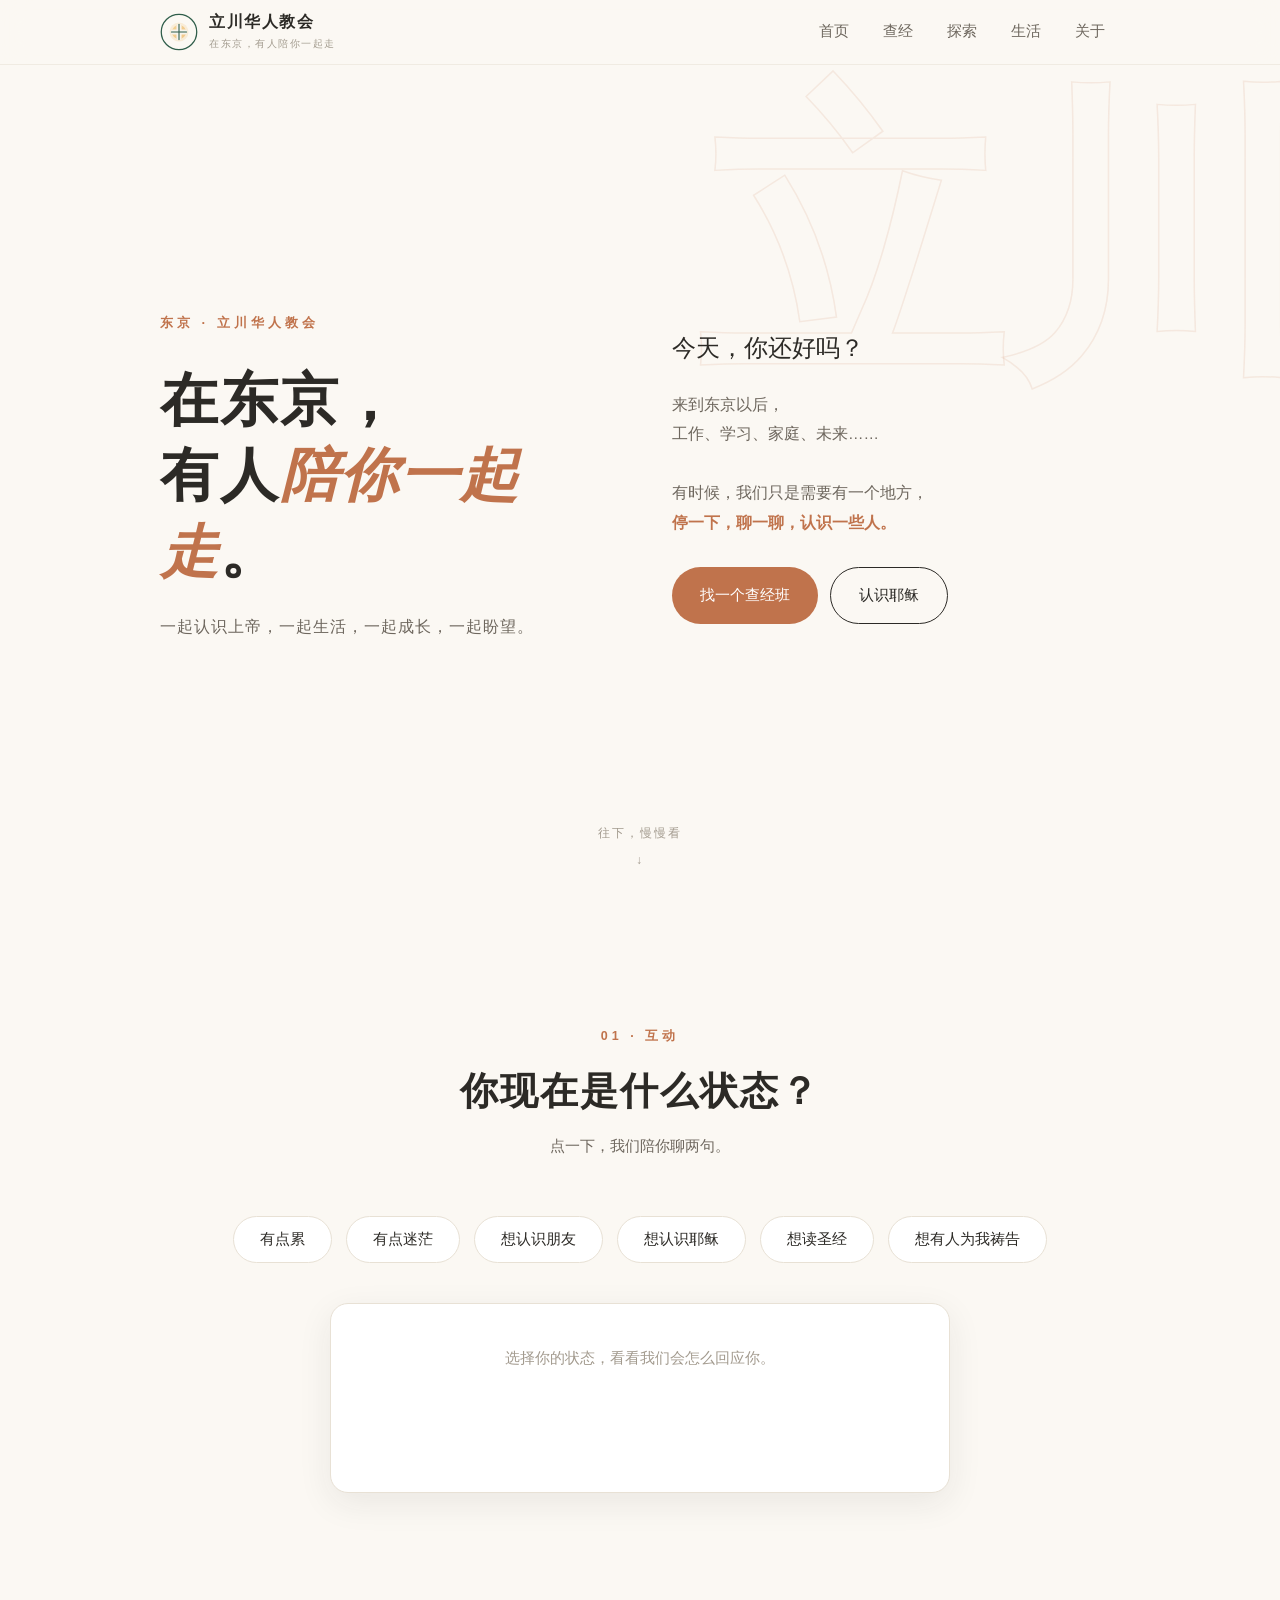
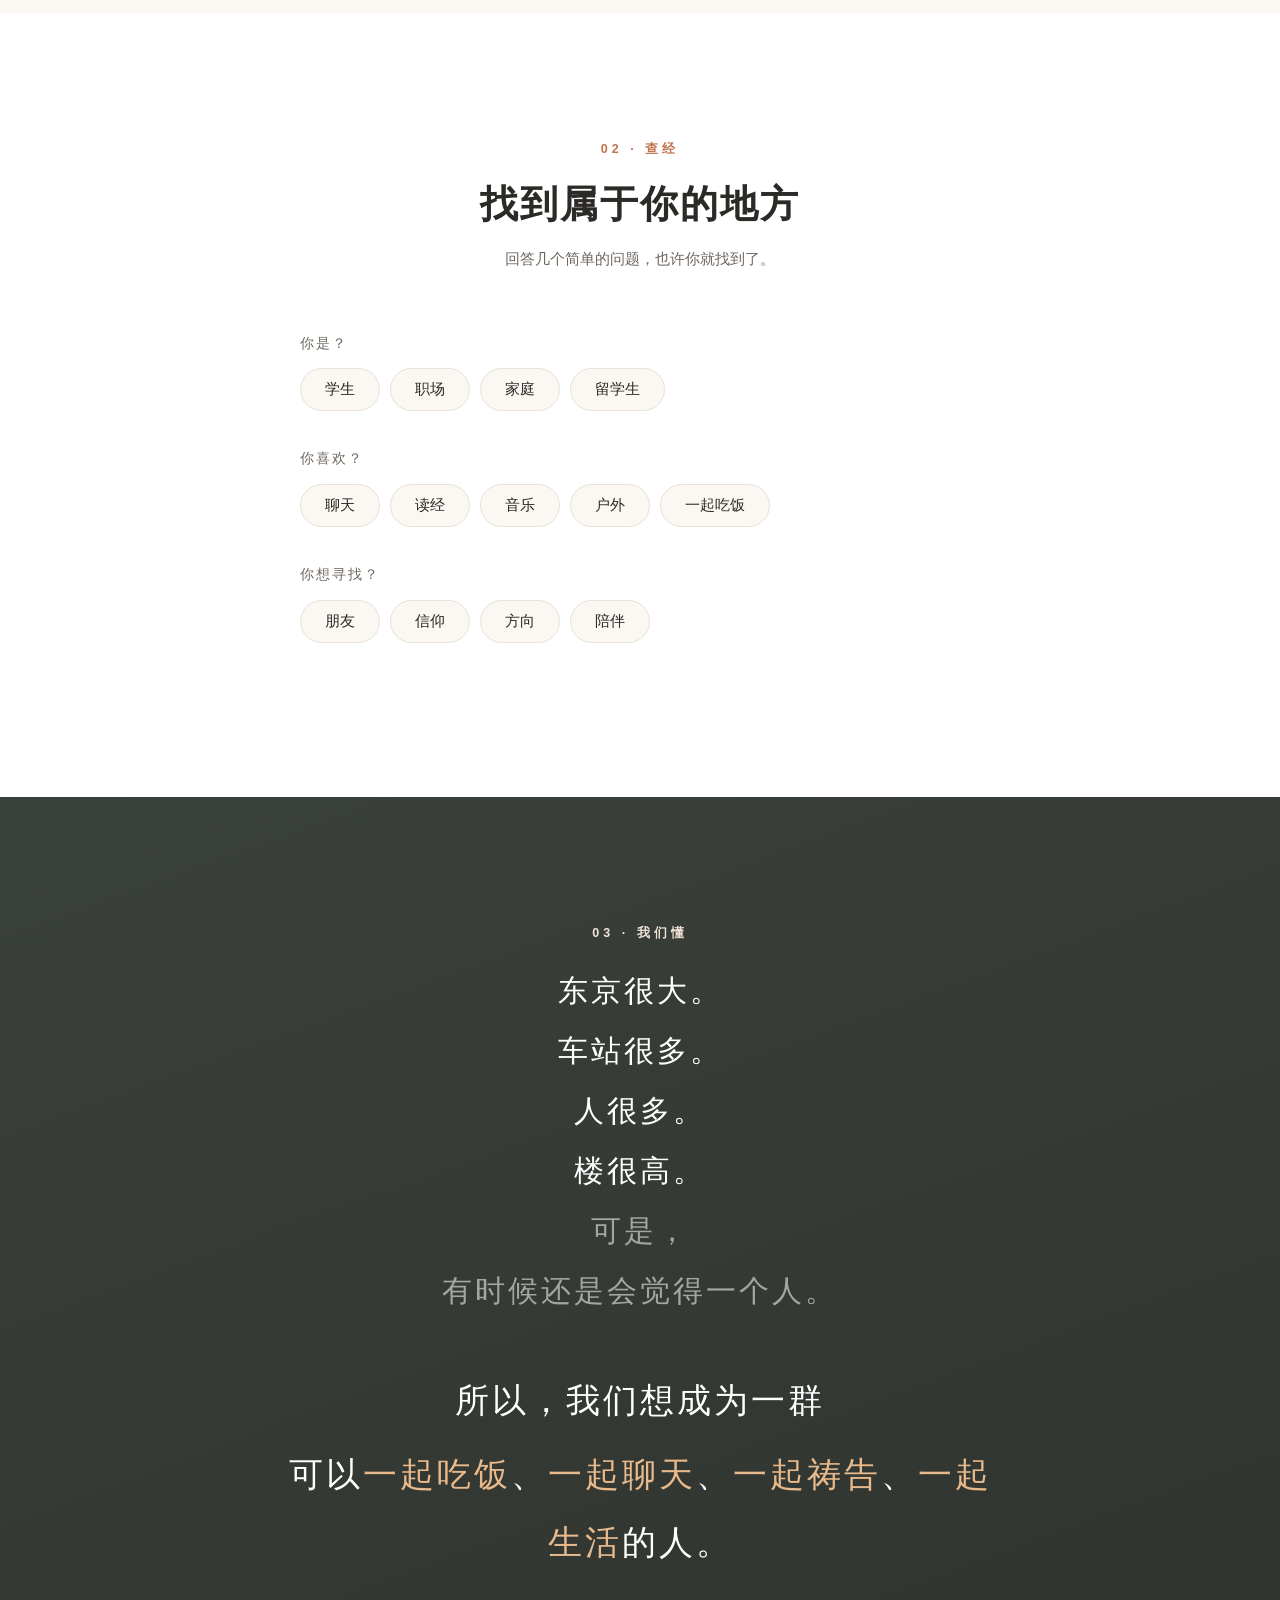
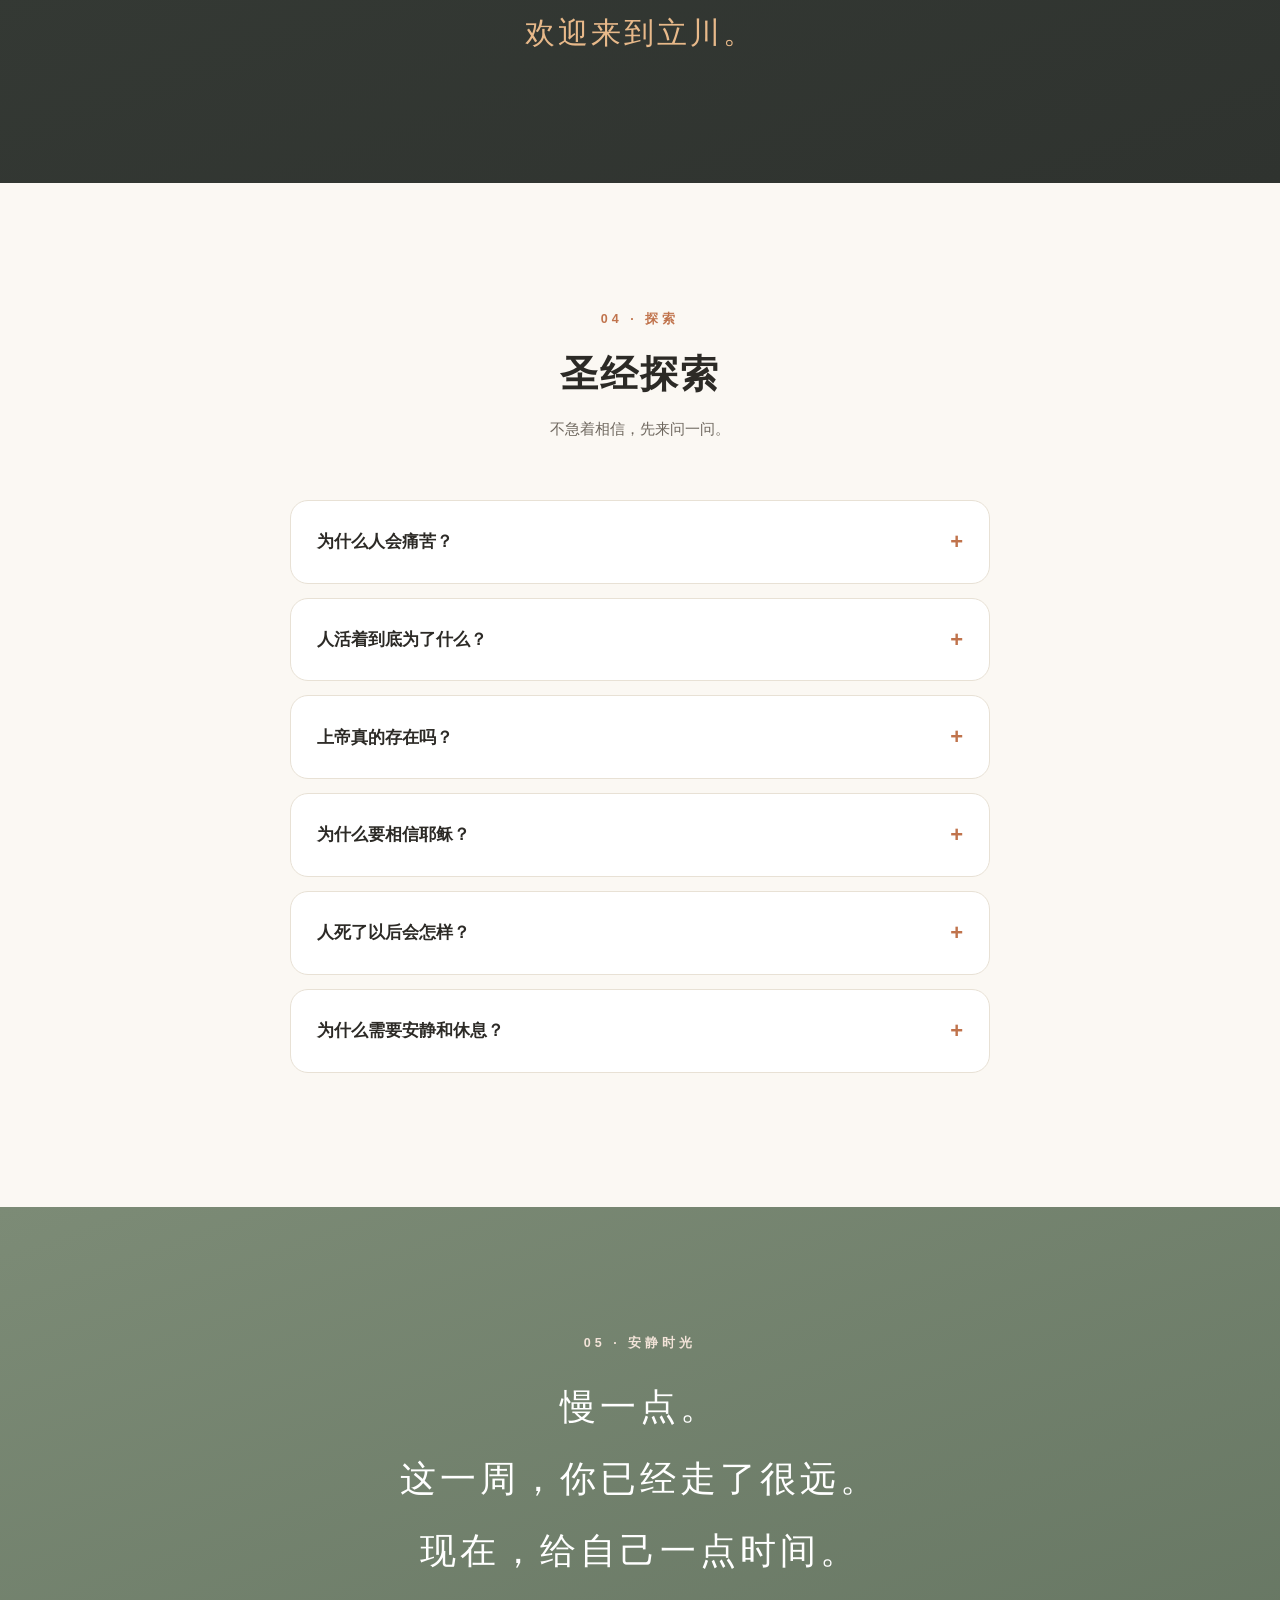
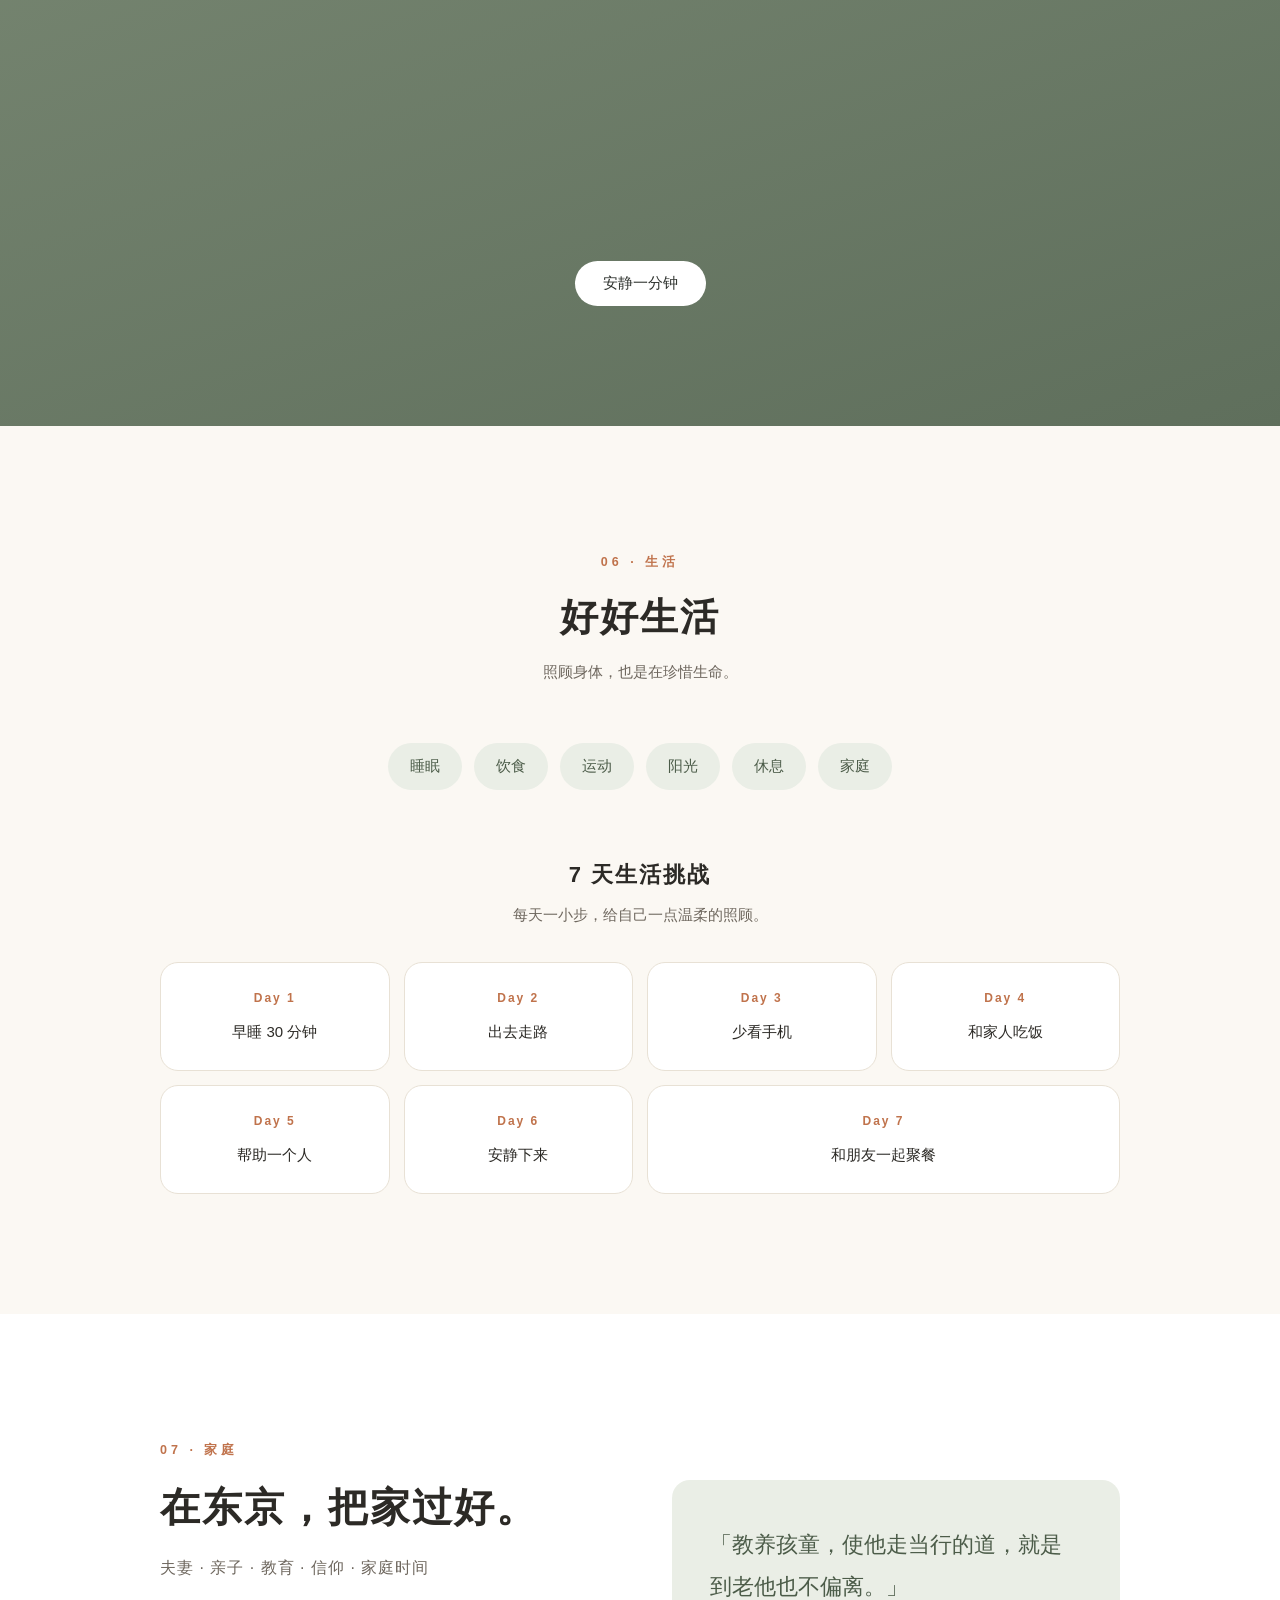
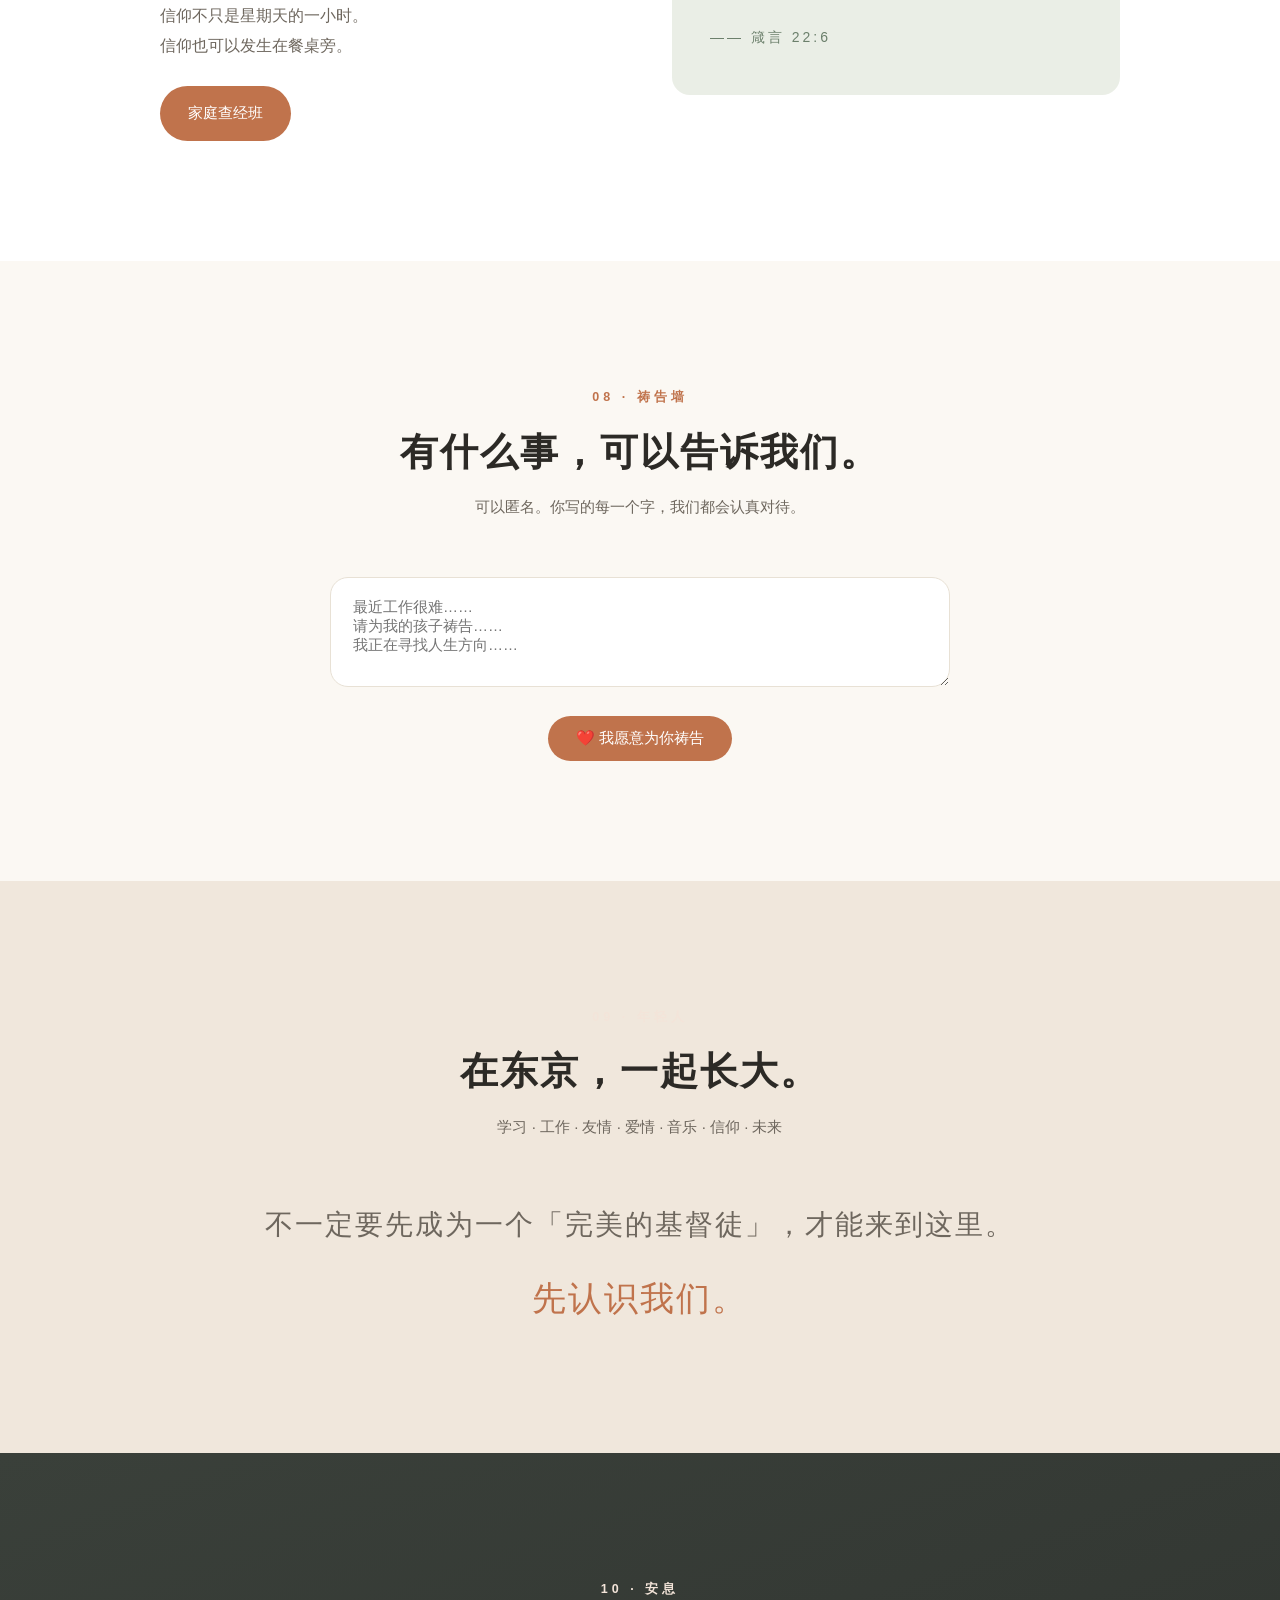
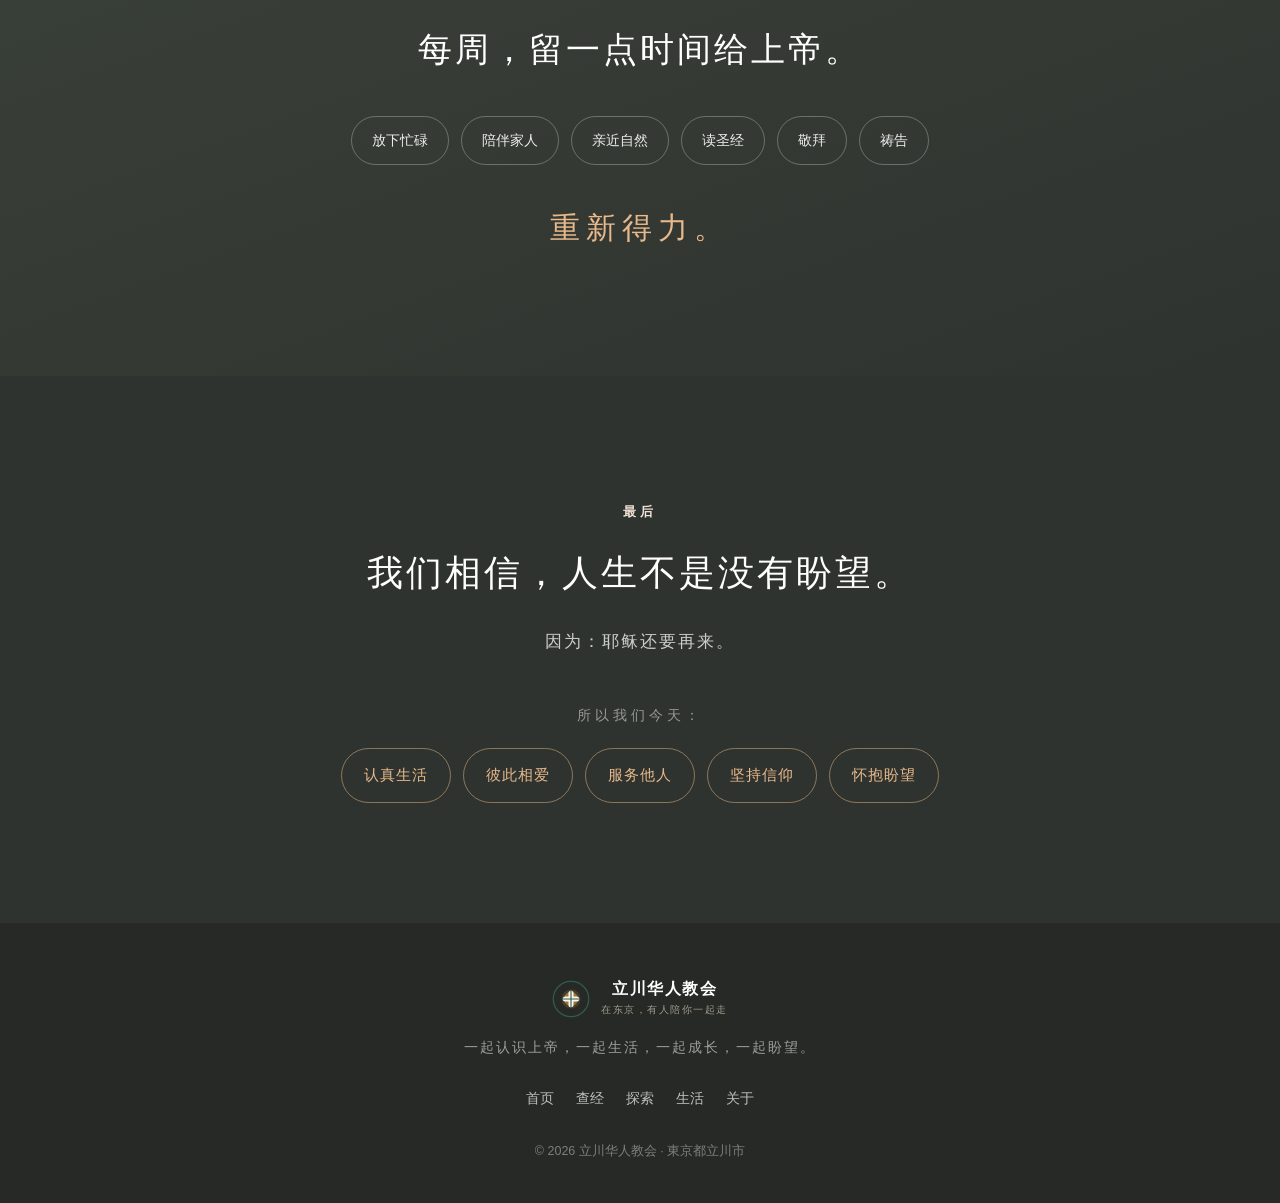
==== commit 834e4267: "Update index.html" ====
--- a/index.html
+++ b/index.html
@@ -4,7 +4,7 @@
   <meta charset="UTF-8">
   <meta name="viewport" content="width=device-width, initial-scale=1.0">
   <title>立川华人教会｜在东京，有人陪你一起走</title>
-  <meta name="description" content="立川华人教会 —— 一个在东京陪你一起走的教会网站。找朋友、找小组、认识圣经、认识耶稣，重新找到生活方向。">
+  <meta name="description" content="立川华人教会 —— 一个在东京陪你一起走的教会网站。找朋友、找查经、认识圣经、认识耶稣，重新找到生活方向。">
   <link rel="icon" href="assets/img/logo.svg">
   <link rel="stylesheet" href="assets/css/style.css?v=2">
 </head>
@@ -23,7 +23,7 @@
       <button class="nav-toggle" aria-label="打开菜单" aria-expanded="false">☰</button>
       <nav class="nav-links">
         <a href="#home">首页</a>
-        <a href="#find">小组</a>
+        <a href="#find">查经</a>
         <a href="#explore">探索</a>
         <a href="#life">生活</a>
         <a href="#about">关于</a>
@@ -45,7 +45,7 @@
         <p class="today">今天，你还好吗？</p>
         <p class="warm">来到东京以后，<br>工作、学习、家庭、未来……<br><br>有时候，我们只是需要有一个地方，<br><span class="hl">停一下，聊一聊，认识一些人。</span></p>
         <div class="hero-actions">
-          <a class="btn btn-accent" href="#find">找一个小组</a>
+          <a class="btn btn-accent" href="#find">找一个查经班</a>
           <a class="btn btn-ghost" href="#explore">认识耶稣</a>
         </div>
       </div>
@@ -81,7 +81,7 @@
   <section class="section alt" id="find">
     <div class="container">
       <div class="section-head reveal">
-        <span class="kicker">02 · 小组</span>
+        <span class="kicker">02 · 查经</span>
         <h2>找到属于你的地方</h2>
         <p>回答几个简单的问题，也许你就找到了。</p>
       </div>
@@ -118,8 +118,8 @@
 
         <div class="quiz-result" id="quiz-result">
           <div class="quiz-result__card">
-            <p class="quiz-result__lead">也许，你可以从这个小组开始。</p>
-            <h3>立川青年小组</h3>
+            <p class="quiz-result__lead">也许，你可以从这个查经班开始。</p>
+            <h3>立川青年查经班</h3>
             <p class="quiz-result__meta">每周五 · 一起吃饭 · 聊天 · 读圣经</p>
             <a class="btn btn-accent" href="#prayer">第一次来看看</a>
           </div>
@@ -266,7 +266,7 @@
         <h2>在东京，把家过好。</h2>
         <p class="lead">夫妻 · 亲子 · 教育 · 信仰 · 家庭时间</p>
         <p>信仰不只是星期天的一小时。<br>信仰也可以发生在餐桌旁。</p>
-        <a class="btn btn-accent" href="#prayer">家庭小组</a>
+        <a class="btn btn-accent" href="#prayer">家庭查经班</a>
       </div>
       <div class="split-quote reveal" data-delay="1">
         <p class="q">「教养孩童，使他走当行的道，就是到老他也不偏离。」</p>
@@ -341,7 +341,7 @@
       </a>
       <p class="footer-tagline">一起认识上帝，一起生活，一起成长，一起盼望。</p>
       <nav class="footer-nav">
-        <a href="#home">首页</a><a href="#find">小组</a><a href="#explore">探索</a><a href="#life">生活</a><a href="#about">关于</a>
+        <a href="#home">首页</a><a href="#find">查经</a><a href="#explore">探索</a><a href="#life">生活</a><a href="#about">关于</a>
       </nav>
       <p class="footer-copy">© <span class="js-year">2026</span> 立川华人教会 · 東京都立川市</p>
     </div>
--- a/assets/css/style.css
+++ b/assets/css/style.css
@@ -1,26 +1,25 @@
 /* ============================================================
-   东京立川华人教会 · Tokyo Tachikawa Chinese Church
-   年轻 · 简约 · 创意
+   立川华人教会 · 会陪你走的教会网站
+   日式极简 × 大量留白 × 温暖文字 × 轻互动
    ============================================================ */
 
 :root {
-  --paper: #f7f4ed;
-  --ink: #1f2420;
-  --ink-soft: #5c6259;
-  --green: #2f5d4a;
-  --green-deep: #23483a;
-  --green-soft: #e4ece6;
-  --amber: #e9a23b;
-  --amber-soft: #f6e8cf;
-  --sand: #efe6d6;
-  --line: #e3dccb;
+  --paper: #fbf8f3;
   --white: #ffffff;
-  --radius-lg: 26px;
-  --radius-md: 18px;
-  --shadow-sm: 0 2px 10px rgba(31, 36, 32, 0.06);
-  --shadow-md: 0 12px 34px rgba(31, 36, 32, 0.1);
+  --ink: #2c2a26;
+  --ink-soft: #6e675e;
+  --ink-faint: #a39b8f;
+  --accent: #c0734c;
+  --accent-deep: #a85f3c;
+  --accent-soft: #f3e4d9;
+  --sage: #7c8b76;
+  --sage-soft: #eaeee6;
+  --line: #e8e1d5;
+  --dark: #2f332f;
   --font: "PingFang SC", "Hiragino Sans GB", "Hiragino Sans", "Noto Sans CJK SC", "Helvetica Neue", Arial, sans-serif;
   --font-serif: "Songti SC", "STSong", "Noto Serif CJK SC", "SimSun", serif;
+  --radius: 18px;
+  --shadow: 0 10px 34px rgba(44, 42, 38, 0.08);
 }
 
 * { box-sizing: border-box; margin: 0; padding: 0; }
@@ -31,7 +30,7 @@
   font-family: var(--font);
   color: var(--ink);
   background: var(--paper);
-  line-height: 1.7;
+  line-height: 1.9;
   -webkit-font-smoothing: antialiased;
   overflow-x: hidden;
 }
@@ -39,170 +38,123 @@
 img { max-width: 100%; display: block; }
 a { color: inherit; text-decoration: none; }
 ul { list-style: none; }
-
-.container { width: min(1080px, 90%); margin: 0 auto; }
-
-/* 微噪点纹理（创意细节） */
-body::after {
-  content: "";
-  position: fixed;
-  inset: 0;
-  z-index: 9999;
-  pointer-events: none;
-  opacity: 0.5;
-  background-image: url("data:image/svg+xml,%3Csvg xmlns='http://www.w3.org/2000/svg' width='120' height='120'%3E%3Cfilter id='n'%3E%3CfeTurbulence type='fractalNoise' baseFrequency='0.9' numOctaves='2'/%3E%3C/filter%3E%3Crect width='120' height='120' filter='url(%23n)' opacity='0.04'/%3E%3C/svg%3E");
-}
+button { font-family: inherit; cursor: pointer; }
+
+.container { width: min(960px, 90%); margin: 0 auto; }
 
 /* ---------- 导航 ---------- */
 .nav {
   position: fixed;
   top: 0; left: 0; right: 0;
   z-index: 1000;
-  background: rgba(247, 244, 237, 0.78);
+  background: rgba(251, 248, 243, 0.85);
   backdrop-filter: blur(14px);
   -webkit-backdrop-filter: blur(14px);
-  border-bottom: 1px solid rgba(227, 220, 203, 0.7);
+  border-bottom: 1px solid rgba(232, 225, 213, 0.6);
   transition: box-shadow .3s;
 }
-.nav.scrolled { box-shadow: 0 4px 20px rgba(31, 36, 32, 0.06); }
+.nav.scrolled { box-shadow: 0 4px 18px rgba(44, 42, 38, 0.05); }
 
 .nav-inner {
   display: flex;
   align-items: center;
   justify-content: space-between;
-  height: 68px;
-}
-
-.brand { display: flex; align-items: center; gap: 12px; }
-.brand-logo { width: 42px; height: 42px; flex-shrink: 0; }
-.brand-logo img { width: 42px; height: 42px; }
-.brand-name { line-height: 1.2; }
-.brand-name strong { display: block; font-size: 16px; letter-spacing: 1.5px; color: var(--green-deep); }
-.brand-name span { font-size: 10.5px; letter-spacing: 2.5px; color: var(--ink-soft); text-transform: uppercase; }
+  height: 64px;
+}
+
+.brand { display: flex; align-items: center; gap: 11px; }
+.brand-logo { width: 38px; height: 38px; flex-shrink: 0; }
+.brand-logo img { width: 38px; height: 38px; }
+.brand-name { line-height: 1.25; }
+.brand-name strong { display: block; font-size: 15.5px; letter-spacing: 1.5px; color: var(--ink); }
+.brand-name span { font-size: 10px; letter-spacing: 1.5px; color: var(--ink-faint); }
 
 .nav-links { display: flex; align-items: center; gap: 4px; }
 .nav-links a {
-  padding: 8px 14px;
+  padding: 8px 15px;
   border-radius: 999px;
   font-size: 14.5px;
   color: var(--ink-soft);
   transition: all .2s;
 }
-.nav-links a:hover { color: var(--green); background: var(--green-soft); }
-.nav-cta {
-  margin-left: 8px;
-  padding: 10px 20px !important;
-  color: #fff !important;
-  background: var(--green) !important;
-  font-weight: 600;
-}
-.nav-cta:hover { background: var(--green-deep) !important; transform: translateY(-1px); }
+.nav-links a:hover { color: var(--accent); background: var(--accent-soft); }
 
 .nav-toggle {
   display: none;
   background: none;
   border: 0;
-  cursor: pointer;
-  width: 42px; height: 42px;
+  width: 40px; height: 40px;
   border-radius: 12px;
-  font-size: 22px;
-  color: var(--green-deep);
+  font-size: 20px;
+  color: var(--ink);
 }
 
 /* ---------- Hero ---------- */
 .hero {
   position: relative;
-  padding: 170px 0 120px;
+  min-height: 100vh;
+  display: flex;
+  align-items: center;
+  padding: 130px 0 80px;
   overflow: hidden;
 }
-
-/* 背景创意元素：超大立川文字 + 圆形 */
 .hero-bg-word {
   position: absolute;
-  top: 60px;
-  right: -20px;
+  top: 90px;
+  right: -30px;
   font-family: var(--font-serif);
-  font-size: clamp(120px, 22vw, 300px);
+  font-size: clamp(140px, 24vw, 320px);
   font-weight: 700;
   line-height: 1;
   color: transparent;
-  -webkit-text-stroke: 1.5px rgba(47, 93, 74, 0.14);
+  -webkit-text-stroke: 1.5px rgba(192, 115, 76, 0.12);
   user-select: none;
   pointer-events: none;
   z-index: 0;
 }
-.hero-blob {
-  position: absolute;
-  border-radius: 50%;
-  filter: blur(2px);
-  z-index: 0;
-}
-.hero-blob--amber {
-  width: 340px; height: 340px;
-  background: radial-gradient(circle, rgba(233, 162, 59, 0.28), transparent 70%);
-  top: 40px; left: -120px;
-}
-.hero-blob--green {
-  width: 420px; height: 420px;
-  background: radial-gradient(circle, rgba(47, 93, 74, 0.16), transparent 70%);
-  bottom: -140px; right: -100px;
-}
-
 .hero-inner {
   position: relative;
   z-index: 1;
   display: grid;
-  grid-template-columns: 1.35fr 0.65fr;
-  gap: 48px;
-  align-items: center;
-}
-
+  grid-template-columns: 1fr 1fr;
+  gap: 64px;
+  align-items: center;
+}
 .hero-label {
-  display: inline-flex;
-  align-items: center;
-  gap: 10px;
+  display: inline-block;
   font-size: 13px;
-  letter-spacing: 3px;
-  color: var(--green);
+  letter-spacing: 4px;
+  color: var(--accent);
   font-weight: 600;
+  margin-bottom: 26px;
+}
+.hero h1 {
+  font-size: clamp(36px, 5vw, 58px);
+  line-height: 1.3;
+  font-weight: 700;
+  letter-spacing: 2px;
   margin-bottom: 22px;
 }
-.hero-label::before {
-  content: "";
-  width: 26px; height: 2px;
-  background: var(--amber);
-  border-radius: 2px;
-}
-
-.hero h1 {
-  font-size: clamp(38px, 5.6vw, 68px);
-  line-height: 1.18;
-  letter-spacing: 2px;
-  font-weight: 800;
-  color: var(--ink);
-  margin-bottom: 24px;
-}
-.hero h1 .accent { color: var(--green); position: relative; }
-.hero h1 .accent::after {
-  content: "";
-  position: absolute;
-  left: 0; right: 0; bottom: 4px;
-  height: 12px;
-  background: rgba(233, 162, 59, 0.35);
-  z-index: -1;
-  border-radius: 4px;
-}
-.hero h1 .word-rotate { color: var(--amber); }
-
+.hero h1 .accent {
+  color: var(--accent);
+  font-family: var(--font-serif);
+  font-weight: 600;
+}
 .hero-sub {
-  font-size: 17px;
+  font-size: 16px;
   color: var(--ink-soft);
-  max-width: 520px;
-  margin-bottom: 34px;
-  line-height: 1.9;
-}
-
-.hero-actions { display: flex; flex-wrap: wrap; gap: 14px; }
+  letter-spacing: 1px;
+}
+.hero-welcome { max-width: 440px; }
+.hero-welcome .today {
+  font-family: var(--font-serif);
+  font-size: 24px;
+  color: var(--ink);
+  margin-bottom: 18px;
+}
+.hero-welcome .warm { font-size: 15.5px; color: var(--ink-soft); }
+.hero-welcome .warm .hl { color: var(--accent); font-weight: 600; }
+.hero-actions { display: flex; flex-wrap: wrap; gap: 12px; margin-top: 30px; }
 
 .btn {
   display: inline-flex;
@@ -211,412 +163,361 @@
   padding: 13px 28px;
   border-radius: 999px;
   font-size: 15px;
-  font-weight: 600;
   border: 0;
-  cursor: pointer;
   transition: all .22s ease;
 }
-.btn-green { background: var(--green); color: #fff; }
-.btn-green:hover { background: var(--green-deep); transform: translateY(-2px); box-shadow: 0 10px 24px rgba(47, 93, 74, 0.28); }
+.btn-accent { background: var(--accent); color: #fff; }
+.btn-accent:hover { background: var(--accent-deep); transform: translateY(-2px); box-shadow: 0 8px 22px rgba(192, 115, 76, 0.3); }
 .btn-ghost { background: transparent; color: var(--ink); border: 1.5px solid var(--ink); }
 .btn-ghost:hover { background: var(--ink); color: #fff; transform: translateY(-2px); }
-.btn-amber { background: var(--amber); color: #fff; }
-.btn-amber:hover { background: #d98f2a; transform: translateY(-2px); box-shadow: 0 10px 24px rgba(233, 162, 59, 0.32); }
-
-/* Hero 右侧创意卡片 */
-.hero-visual {
-  position: relative;
-  display: grid;
-  gap: 16px;
-}
-.hero-card {
+.btn-light { background: #fff; color: var(--dark); }
+.btn-light:hover { transform: translateY(-2px); box-shadow: 0 8px 22px rgba(255, 255, 255, 0.2); }
+.btn-light-ghost { background: transparent; color: rgba(255, 255, 255, 0.85); border: 1.5px solid rgba(255, 255, 255, 0.5); }
+.btn-light-ghost:hover { background: rgba(255, 255, 255, 0.12); }
+
+.hero-scroll {
+  position: absolute;
+  bottom: 28px;
+  left: 50%;
+  transform: translateX(-50%);
+  display: flex;
+  flex-direction: column;
+  align-items: center;
+  gap: 4px;
+  color: var(--ink-faint);
+  font-size: 12px;
+  letter-spacing: 2px;
+}
+.hero-scroll i { font-style: normal; animation: bounce 1.8s ease-in-out infinite; }
+@keyframes bounce {
+  0%, 100% { transform: translateY(0); opacity: .6; }
+  50% { transform: translateY(6px); opacity: 1; }
+}
+
+/* ---------- 通用区块 ---------- */
+.section { padding: 120px 0; }
+.section.alt { background: var(--white); }
+
+.section-head { text-align: center; max-width: 640px; margin: 0 auto 56px; }
+.kicker {
+  display: inline-block;
+  font-size: 12.5px;
+  font-weight: 700;
+  letter-spacing: 4px;
+  color: var(--accent);
+  margin-bottom: 16px;
+}
+.kicker.light { color: var(--accent-soft); }
+.section-head h2 {
+  font-size: clamp(26px, 3.4vw, 38px);
+  font-weight: 700;
+  letter-spacing: 2px;
+  line-height: 1.4;
+  margin-bottom: 14px;
+}
+.section-head p { color: var(--ink-soft); font-size: 15px; }
+
+/* ---------- 01 互动首页 ---------- */
+.mood-grid {
+  display: flex;
+  flex-wrap: wrap;
+  justify-content: center;
+  gap: 14px;
+  margin-bottom: 40px;
+}
+.mood-chip {
+  padding: 13px 26px;
+  border-radius: 999px;
+  border: 1.5px solid var(--line);
+  background: var(--white);
+  font-size: 15px;
+  color: var(--ink);
+  transition: all .22s ease;
+}
+.mood-chip:hover { border-color: var(--accent); color: var(--accent); transform: translateY(-2px); }
+.mood-chip.selected { background: var(--accent); border-color: var(--accent); color: #fff; }
+
+.mood-panel {
+  max-width: 620px;
+  margin: 0 auto;
+  min-height: 190px;
   background: var(--white);
   border: 1px solid var(--line);
-  border-radius: var(--radius-lg);
-  padding: 26px;
-  box-shadow: var(--shadow-md);
-  transform: rotate(2deg);
-  transition: transform .3s ease;
-}
-.hero-card:hover { transform: rotate(0deg) translateY(-4px); }
-.hero-card--green { background: var(--green); border-color: var(--green); color: #fff; transform: rotate(-2deg); }
-.hero-card--green:hover { transform: rotate(0) translateY(-4px); }
-.hero-card .date { font-size: 13px; letter-spacing: 2px; opacity: 0.85; margin-bottom: 8px; }
-.hero-card h3 { font-size: 20px; letter-spacing: 1px; margin-bottom: 6px; }
-.hero-card p { font-size: 14px; opacity: 0.92; }
-.hero-card .big { font-size: 40px; font-weight: 800; letter-spacing: 1px; }
-
-/* 跑马灯 */
-.marquee {
-  background: var(--green);
+  border-radius: var(--radius);
+  padding: 40px 38px;
+  text-align: center;
+  box-shadow: var(--shadow);
+}
+.mood-panel__hint { color: var(--ink-faint); font-size: 15px; }
+.mood-response { animation: fadeUp .5s ease; }
+.mood-response .r-line { font-family: var(--font-serif); font-size: 20px; color: var(--ink); margin-bottom: 12px; line-height: 1.8; }
+.mood-response .r-sub { color: var(--ink-soft); font-size: 15px; margin-bottom: 22px; }
+.mood-response .r-actions { display: flex; justify-content: center; gap: 10px; }
+@keyframes fadeUp {
+  from { opacity: 0; transform: translateY(10px); }
+  to { opacity: 1; transform: none; }
+}
+
+/* ---------- 02 小组问答 ---------- */
+.quiz { max-width: 680px; margin: 0 auto; }
+.quiz-q { margin-bottom: 34px; }
+.quiz-label { font-size: 14px; letter-spacing: 2px; color: var(--ink-soft); margin-bottom: 12px; }
+.quiz-opts { display: flex; flex-wrap: wrap; gap: 10px; }
+.opt {
+  padding: 11px 24px;
+  border-radius: 999px;
+  border: 1.5px solid var(--line);
+  background: var(--paper);
+  font-size: 14.5px;
+  color: var(--ink);
+  transition: all .2s ease;
+}
+.opt:hover { border-color: var(--accent); }
+.opt.selected { background: var(--ink); border-color: var(--ink); color: #fff; }
+
+.quiz-result { display: none; margin-top: 20px; }
+.quiz-result.show { display: block; animation: fadeUp .5s ease; }
+.quiz-result__card {
+  background: var(--accent-soft);
+  border: 1px solid rgba(192, 115, 76, 0.25);
+  border-radius: var(--radius);
+  padding: 40px 36px;
+  text-align: center;
+}
+.quiz-result__lead { color: var(--ink-soft); font-size: 15px; margin-bottom: 8px; }
+.quiz-result h3 { font-size: 24px; letter-spacing: 2px; margin-bottom: 6px; }
+.quiz-result__meta { color: var(--ink-soft); font-size: 14px; margin-bottom: 22px; }
+
+/* ---------- 03 一个人来到东京 ---------- */
+.alone {
+  background: linear-gradient(160deg, #3a403a 0%, #2f332f 100%);
   color: #fff;
-  padding: 16px 0;
-  overflow: hidden;
-  white-space: nowrap;
-  position: relative;
-}
-.marquee-track {
-  display: inline-flex;
-  gap: 0;
-  animation: marquee 22s linear infinite;
-}
-.marquee-track span {
-  font-size: 15px;
-  letter-spacing: 4px;
-  padding: 0 28px;
-  font-weight: 500;
-}
-.marquee-track span em { font-style: normal; color: var(--amber); margin: 0 8px; }
-@keyframes marquee {
-  from { transform: translateX(0); }
-  to { transform: translateX(-50%); }
-}
-
-/* ---------- 通用区块 ---------- */
-.section { padding: 100px 0; }
-.section.alt { background: var(--white); }
-
-.section-head {
-  display: flex;
-  align-items: flex-end;
-  justify-content: space-between;
-  gap: 24px;
-  margin-bottom: 52px;
-}
-.section-head .kicker {
-  font-size: 13px;
-  font-weight: 700;
-  letter-spacing: 4px;
-  color: var(--amber);
-  text-transform: uppercase;
-  margin-bottom: 10px;
-  display: block;
-}
-.section-head h2 {
-  font-size: clamp(28px, 3.6vw, 42px);
-  letter-spacing: 2px;
-  font-weight: 800;
-  color: var(--ink);
-  line-height: 1.3;
-}
-.section-head h2 .serif { font-family: var(--font-serif); font-weight: 500; color: var(--green); }
-.section-head .desc { max-width: 420px; color: var(--ink-soft); font-size: 15px; }
-
-/* ---------- 关于 / 理念 ---------- */
-.about-grid {
-  display: grid;
-  grid-template-columns: 1.1fr 0.9fr;
-  gap: 56px;
-  align-items: center;
-}
-.about-text h3 { font-size: 24px; margin-bottom: 18px; letter-spacing: 1px; color: var(--ink); }
-.about-text p { color: var(--ink-soft); margin-bottom: 14px; font-size: 15.5px; }
-.about-text .lead { font-size: 17.5px; color: var(--ink); line-height: 1.9; }
-
-.verse-card {
-  background: var(--green);
-  color: #fff;
-  border-radius: var(--radius-lg);
-  padding: 40px 36px;
-  position: relative;
-  overflow: hidden;
-  box-shadow: var(--shadow-md);
-}
-.verse-card::before {
-  content: "“";
-  position: absolute;
-  top: -30px; right: 10px;
+}
+.alone-copy { max-width: 720px; margin: 0 auto; text-align: center; }
+.alone-copy .line {
   font-family: var(--font-serif);
-  font-size: 180px;
-  color: rgba(255, 255, 255, 0.12);
-  line-height: 1;
-}
-.verse-card .q {
-  font-family: var(--font-serif);
-  font-size: 24px;
-  line-height: 1.8;
-  letter-spacing: 2px;
-  margin-bottom: 20px;
-  position: relative;
-}
-.verse-card .src {
-  font-size: 14px;
+  font-size: clamp(22px, 3vw, 30px);
   letter-spacing: 3px;
-  color: var(--amber);
-  position: relative;
-}
-
-/* 信念三卡片 */
-.beliefs { display: grid; grid-template-columns: repeat(3, 1fr); gap: 22px; margin-top: 60px; }
-.belief {
+  line-height: 2;
+}
+.alone-copy .line.dim { color: rgba(255, 255, 255, 0.55); }
+.alone-copy .line.big { font-size: clamp(24px, 3.2vw, 34px); margin-top: 6px; }
+.alone-copy .line.big em { font-style: normal; color: #e8b98a; }
+.alone-gap { height: 40px; }
+.alone-copy .line.accent-line { margin-top: 26px; color: #e8b98a; }
+
+/* ---------- 04 圣经探索 ---------- */
+.explore-list { max-width: 700px; margin: 0 auto; }
+.explore-item {
   background: var(--white);
   border: 1px solid var(--line);
-  border-radius: var(--radius-md);
-  padding: 30px 26px;
-  transition: all .28s ease;
-}
-.belief:hover { transform: translateY(-6px); box-shadow: var(--shadow-md); border-color: var(--amber); }
-.belief .num {
+  border-radius: var(--radius);
+  margin-bottom: 14px;
+  overflow: hidden;
+  transition: border-color .2s;
+}
+.explore-item[open] { border-color: var(--accent); box-shadow: var(--shadow); }
+.explore-item summary {
+  padding: 20px 26px;
+  font-size: 16.5px;
+  font-weight: 600;
+  cursor: pointer;
+  list-style: none;
+  display: flex;
+  align-items: center;
+  justify-content: space-between;
+  gap: 16px;
+}
+.explore-item summary::-webkit-details-marker { display: none; }
+.explore-item summary::after { content: "+"; font-size: 22px; color: var(--accent); transition: transform .25s; }
+.explore-item[open] summary::after { transform: rotate(45deg); }
+.explore-body { padding: 0 26px 24px; color: var(--ink-soft); font-size: 15px; }
+.explore-body .verse {
   font-family: var(--font-serif);
-  font-size: 30px;
-  color: var(--amber);
-  font-weight: 700;
+  font-size: 16.5px;
+  color: var(--ink);
+  line-height: 1.9;
+  padding-left: 16px;
+  border-left: 3px solid var(--accent);
   margin-bottom: 14px;
 }
-.belief h4 { font-size: 18px; margin-bottom: 8px; letter-spacing: 1px; }
-.belief p { font-size: 14px; color: var(--ink-soft); }
-
-/* ---------- 聚会时间 ---------- */
-.schedule { display: grid; grid-template-columns: repeat(2, 1fr); gap: 18px; }
-.schedule-item {
-  display: flex;
-  align-items: center;
-  gap: 20px;
+.explore-body .verse .ref { display: block; font-family: var(--font); font-size: 13px; color: var(--ink-faint); margin-top: 6px; }
+.text-link { color: var(--accent); font-size: 14.5px; font-weight: 600; display: inline-block; margin-top: 14px; }
+.text-link:hover { color: var(--accent-deep); }
+
+/* ---------- 05 安静时光 ---------- */
+.quiet {
+  background: linear-gradient(160deg, #7c8b76 0%, #5f6f5c 100%);
+  color: #fff;
+}
+.quiet-box { text-align: center; max-width: 640px; }
+.quiet-line { font-family: var(--font-serif); font-size: clamp(24px, 3.4vw, 36px); letter-spacing: 4px; line-height: 2; }
+.quiet-stage { min-height: 220px; display: flex; flex-direction: column; align-items: center; justify-content: center; margin: 24px 0 30px; }
+.quiet-step, .quiet-verse { display: none; }
+.quiet-step.show { display: block; animation: quietIn 2.2s ease forwards; }
+.quiet-verse.show { display: block; animation: quietIn 2s ease forwards; }
+.quiet-verse { font-family: var(--font-serif); font-size: clamp(18px, 2.6vw, 24px); line-height: 1.9; letter-spacing: 2px; }
+.quiet-verse span { display: block; margin-top: 14px; font-family: var(--font); font-size: 13.5px; letter-spacing: 3px; color: rgba(255, 255, 255, 0.75); }
+.quiet-step { font-family: var(--font-serif); font-size: clamp(22px, 3vw, 32px); letter-spacing: 6px; }
+@keyframes quietIn {
+  from { opacity: 0; transform: translateY(8px); }
+  to { opacity: 1; transform: none; }
+}
+
+/* ---------- 06 好好生活 ---------- */
+.life-tags { display: flex; flex-wrap: wrap; justify-content: center; gap: 12px; margin-bottom: 64px; }
+.life-tags span {
+  padding: 10px 22px;
+  border-radius: 999px;
+  background: var(--sage-soft);
+  color: #4c5c49;
+  font-size: 14.5px;
+}
+.challenge-head { text-align: center; margin-bottom: 32px; }
+.challenge-head h3 { font-size: 22px; letter-spacing: 2px; margin-bottom: 6px; }
+.challenge-head p { color: var(--ink-soft); font-size: 14.5px; }
+.challenge-grid {
+  display: grid;
+  grid-template-columns: repeat(4, 1fr);
+  gap: 14px;
+}
+.day {
   background: var(--white);
   border: 1px solid var(--line);
-  border-radius: var(--radius-md);
-  padding: 22px 24px;
+  border-radius: var(--radius);
+  padding: 24px 18px;
+  text-align: center;
   transition: all .25s ease;
 }
-.schedule-item:hover { border-color: var(--green); transform: translateY(-3px); box-shadow: var(--shadow-sm); }
-.schedule-item .time {
-  background: var(--green-soft);
-  color: var(--green-deep);
-  font-weight: 700;
-  font-size: 14px;
-  letter-spacing: 1px;
-  border-radius: 12px;
-  padding: 12px 14px;
-  min-width: 92px;
-  text-align: center;
-  flex-shrink: 0;
-}
-.schedule-item .time .week { display: block; font-size: 12px; font-weight: 600; }
-.schedule-item .time .clock { display: block; font-size: 16px; margin-top: 2px; }
-.schedule-item h4 { font-size: 17px; margin-bottom: 3px; letter-spacing: 1px; }
-.schedule-item p { font-size: 13.5px; color: var(--ink-soft); }
-.schedule-item .tag {
-  display: inline-block;
-  background: var(--amber-soft);
-  color: #a9741f;
-  font-size: 11.5px;
-  padding: 2px 10px;
-  border-radius: 999px;
-  margin-left: 8px;
-  vertical-align: 2px;
-}
-
-/* ---------- 事工 Bento ---------- */
-.bento {
-  display: grid;
-  grid-template-columns: repeat(3, 1fr);
-  grid-auto-rows: 180px;
-  gap: 18px;
-}
-.bento-card {
-  border-radius: var(--radius-lg);
-  padding: 26px;
-  display: flex;
-  flex-direction: column;
-  justify-content: flex-end;
-  position: relative;
-  overflow: hidden;
-  border: 1px solid var(--line);
-  background: var(--white);
-  transition: all .28s ease;
-}
-.bento-card:hover { transform: translateY(-5px); box-shadow: var(--shadow-md); }
-.bento-card .icon { font-size: 30px; margin-bottom: 12px; }
-.bento-card h4 { font-size: 18px; letter-spacing: 1px; margin-bottom: 5px; }
-.bento-card p { font-size: 13.5px; color: var(--ink-soft); }
-.bento-card--wide { grid-column: span 2; }
-.bento-card--green { background: var(--green); border-color: var(--green); color: #fff; }
-.bento-card--green p { color: rgba(255, 255, 255, 0.85); }
-.bento-card--amber { background: var(--amber); border-color: var(--amber); color: #fff; }
-.bento-card--amber p { color: rgba(255, 255, 255, 0.9); }
-.bento-card--sand { background: var(--sand); border-color: var(--sand); }
-
-/* ---------- 活动 ---------- */
-.events { display: grid; grid-template-columns: repeat(3, 1fr); gap: 20px; }
-.event {
-  background: var(--white);
-  border: 1px solid var(--line);
-  border-radius: var(--radius-md);
-  overflow: hidden;
-  transition: all .28s ease;
-}
-.event:hover { transform: translateY(-5px); box-shadow: var(--shadow-md); }
-.event-top {
-  padding: 22px 24px 14px;
-  display: flex;
-  align-items: center;
-  justify-content: space-between;
-}
-.event-date {
-  background: var(--amber);
-  color: #fff;
-  border-radius: 14px;
-  padding: 8px 14px;
-  text-align: center;
-  font-weight: 700;
-  line-height: 1.2;
-}
-.event-date .d { display: block; font-size: 22px; }
-.event-date .m { display: block; font-size: 11px; letter-spacing: 2px; }
-.event-tag { font-size: 12px; letter-spacing: 2px; color: var(--green); font-weight: 600; }
-.event-body { padding: 0 24px 24px; }
-.event-body h4 { font-size: 18px; margin-bottom: 6px; letter-spacing: 1px; }
-.event-body p { font-size: 14px; color: var(--ink-soft); }
-.event-body .place { margin-top: 10px; font-size: 13px; color: var(--ink-soft); }
-.event-body .place em { font-style: normal; color: var(--green); }
-
-/* ---------- 联系 ---------- */
-.contact-grid {
+.day:hover { transform: translateY(-4px); box-shadow: var(--shadow); border-color: var(--accent); }
+.day-num { display: block; font-size: 12px; letter-spacing: 2px; color: var(--accent); font-weight: 700; margin-bottom: 8px; }
+.day p { font-size: 15px; color: var(--ink); }
+.day--wide { grid-column: span 2; }
+
+/* ---------- 07 家庭 ---------- */
+.split {
   display: grid;
   grid-template-columns: 1fr 1fr;
-  gap: 48px;
-}
-.info-list li { display: flex; gap: 16px; padding: 16px 0; border-bottom: 1px dashed var(--line); align-items: flex-start; }
-.info-list li:last-child { border-bottom: 0; }
-.info-list .ic {
-  width: 44px; height: 44px;
-  border-radius: 14px;
-  background: var(--green-soft);
-  color: var(--green-deep);
-  display: flex; align-items: center; justify-content: center;
-  font-size: 19px;
-  flex-shrink: 0;
-}
-.info-list .ic.amber { background: var(--amber-soft); color: #a9741f; }
-.info-list h4 { font-size: 15.5px; margin-bottom: 3px; letter-spacing: 1px; }
-.info-list p, .info-list a { font-size: 14.5px; color: var(--ink-soft); }
-.info-list a:hover { color: var(--green); }
-
-.form-box {
+  gap: 64px;
+  align-items: center;
+}
+.split-text h2 { font-size: clamp(28px, 3.4vw, 40px); letter-spacing: 2px; margin-bottom: 18px; line-height: 1.4; }
+.split-text .lead { color: var(--ink-soft); margin-bottom: 18px; font-size: 16px; letter-spacing: 1px; }
+.split-text p { color: var(--ink-soft); font-size: 15.5px; margin-bottom: 26px; }
+.split-quote {
+  background: var(--sage-soft);
+  border-radius: var(--radius);
+  padding: 44px 38px;
+  position: relative;
+}
+.split-quote .q { font-family: var(--font-serif); font-size: 22px; line-height: 1.9; color: #4c5c49; margin-bottom: 16px; }
+.split-quote .src { font-size: 14px; letter-spacing: 3px; color: #6b7f6b; }
+
+/* ---------- 08 祷告墙 ---------- */
+.prayer-box { max-width: 620px; margin: 0 auto; text-align: center; }
+.prayer-box textarea {
+  width: 100%;
+  padding: 20px 22px;
+  border: 1.5px solid var(--line);
+  border-radius: var(--radius);
   background: var(--white);
-  border: 1px solid var(--line);
-  border-radius: var(--radius-lg);
-  padding: 34px;
-  box-shadow: var(--shadow-sm);
-}
-.form-box h3 { font-size: 20px; letter-spacing: 1px; margin-bottom: 6px; }
-.form-box .hint { font-size: 13.5px; color: var(--ink-soft); margin-bottom: 22px; }
-.field { margin-bottom: 16px; }
-.field label { display: block; font-size: 13.5px; font-weight: 600; color: var(--green-deep); margin-bottom: 6px; }
-.field input, .field select, .field textarea {
-  width: 100%;
-  padding: 12px 14px;
-  font-size: 14.5px;
   font-family: inherit;
-  border: 1.5px solid var(--line);
-  border-radius: 12px;
-  background: var(--paper);
-  color: var(--ink);
+  font-size: 15px;
+  color: var(--ink);
+  resize: vertical;
   outline: none;
   transition: border-color .2s, box-shadow .2s;
-}
-.field input:focus, .field select:focus, .field textarea:focus {
-  border-color: var(--green);
-  box-shadow: 0 0 0 3px rgba(47, 93, 74, 0.12);
-}
-.field textarea { resize: vertical; min-height: 110px; }
-.form-row { display: grid; grid-template-columns: 1fr 1fr; gap: 14px; }
-#form-msg {
-  display: none;
-  margin-top: 14px;
-  padding: 12px 16px;
-  border-radius: 12px;
-  background: var(--green-soft);
-  color: var(--green-deep);
+  margin-bottom: 18px;
+}
+.prayer-box textarea:focus { border-color: var(--accent); box-shadow: 0 0 0 3px rgba(192, 115, 76, 0.12); }
+.prayer-done { display: none; margin-top: 18px; color: var(--accent); font-size: 15px; }
+
+/* ---------- 09 年轻人 ---------- */
+.youth { background: #f0e7dc; }
+.light-head h2 { color: var(--ink); }
+.youth-line { text-align: center; font-family: var(--font-serif); font-size: clamp(20px, 2.8vw, 28px); color: var(--ink-soft); letter-spacing: 2px; line-height: 2; }
+.youth-line.strong { color: var(--accent); font-size: clamp(24px, 3.2vw, 34px); margin-top: 12px; }
+
+/* ---------- 10 安息与盼望 ---------- */
+.rest { background: linear-gradient(160deg, #3a403a 0%, #2f332f 100%); color: #fff; }
+.rest-copy { text-align: center; max-width: 680px; margin: 0 auto; }
+.rest-lead { font-family: var(--font-serif); font-size: clamp(24px, 3.2vw, 34px); letter-spacing: 3px; margin-bottom: 34px; }
+.rest-tags { display: flex; flex-wrap: wrap; justify-content: center; gap: 12px; margin-bottom: 34px; }
+.rest-tags span {
+  padding: 10px 20px;
+  border-radius: 999px;
+  border: 1px solid rgba(255, 255, 255, 0.28);
+  color: rgba(255, 255, 255, 0.9);
   font-size: 14px;
 }
-
-/* ---------- CTA 横幅 ---------- */
-.cta-banner {
-  background: var(--green);
-  color: #fff;
-  border-radius: var(--radius-lg);
-  padding: 56px 40px;
-  text-align: center;
-  position: relative;
-  overflow: hidden;
-}
-.cta-banner::before {
-  content: "✝";
-  position: absolute;
-  right: -10px; bottom: -40px;
-  font-size: 220px;
-  color: rgba(255, 255, 255, 0.08);
-  line-height: 1;
-}
-.cta-banner h2 { font-size: clamp(24px, 3vw, 34px); letter-spacing: 3px; margin-bottom: 12px; position: relative; }
-.cta-banner p { color: rgba(255, 255, 255, 0.85); margin-bottom: 26px; position: relative; }
+.rest-end { font-family: var(--font-serif); font-size: clamp(22px, 3vw, 30px); letter-spacing: 6px; color: #e8b98a; }
+
+/* ---------- 11 最后一屏 ---------- */
+.final { background: #2f332f; color: #fff; }
+.final-box { text-align: center; max-width: 760px; margin: 0 auto; }
+.final-line { font-family: var(--font-serif); font-size: clamp(24px, 3.4vw, 36px); letter-spacing: 3px; line-height: 1.8; }
+.final-because { margin-top: 20px; font-size: 17px; color: rgba(255, 255, 255, 0.75); letter-spacing: 2px; }
+.final-so { margin-top: 44px; font-size: 14px; letter-spacing: 4px; color: rgba(255, 255, 255, 0.5); }
+.final-words {
+  display: flex;
+  flex-wrap: wrap;
+  justify-content: center;
+  gap: 12px;
+  margin-top: 20px;
+}
+.final-words span {
+  padding: 12px 22px;
+  border-radius: 999px;
+  border: 1px solid rgba(232, 185, 138, 0.5);
+  color: #e8b98a;
+  font-size: 15px;
+  letter-spacing: 1px;
+}
 
 /* ---------- 页脚 ---------- */
-.footer { background: var(--ink); color: rgba(255, 255, 255, 0.72); padding: 56px 0 0; }
-.footer-grid {
-  display: grid;
-  grid-template-columns: 1.4fr 1fr 1fr 1.2fr;
-  gap: 36px;
-  padding-bottom: 44px;
-}
+.footer { background: #262925; color: rgba(255, 255, 255, 0.65); padding: 56px 0 40px; text-align: center; }
+.footer .brand { justify-content: center; margin-bottom: 16px; }
 .footer .brand-name strong { color: #fff; }
-.footer h4 { color: #fff; font-size: 14.5px; letter-spacing: 2px; margin-bottom: 16px; }
-.footer p, .footer a, .footer li { font-size: 13.5px; color: rgba(255, 255, 255, 0.65); line-height: 2; }
-.footer a:hover { color: var(--amber); }
-.footer-bottom {
-  border-top: 1px solid rgba(255, 255, 255, 0.12);
-  padding: 20px 0;
-  text-align: center;
-  font-size: 12.5px;
-  color: rgba(255, 255, 255, 0.45);
-}
+.footer-tagline { font-size: 14px; letter-spacing: 2px; color: rgba(255, 255, 255, 0.55); margin-bottom: 24px; }
+.footer-nav { display: flex; justify-content: center; flex-wrap: wrap; gap: 6px 22px; margin-bottom: 28px; }
+.footer-nav a { font-size: 14px; color: rgba(255, 255, 255, 0.7); }
+.footer-nav a:hover { color: #e8b98a; }
+.footer-copy { font-size: 12.5px; color: rgba(255, 255, 255, 0.4); }
 
 /* ---------- 入场动画 ---------- */
-.reveal { opacity: 0; transform: translateY(26px); transition: opacity .7s ease, transform .7s ease; }
+.reveal { opacity: 0; transform: translateY(24px); transition: opacity .7s ease, transform .7s ease; }
 .reveal.in { opacity: 1; transform: none; }
 .reveal[data-delay="1"] { transition-delay: .12s; }
 .reveal[data-delay="2"] { transition-delay: .24s; }
 .reveal[data-delay="3"] { transition-delay: .36s; }
 
 /* ---------- 响应式 ---------- */
-@media (max-width: 960px) {
-  .hero-inner { grid-template-columns: 1fr; }
-  .hero-visual { display: none; }
-  .about-grid { grid-template-columns: 1fr; gap: 36px; }
-  .beliefs { grid-template-columns: 1fr; }
-  .bento { grid-template-columns: 1fr 1fr; }
-  .bento-card--wide { grid-column: span 2; }
-  .events { grid-template-columns: 1fr; }
-  .contact-grid { grid-template-columns: 1fr; gap: 32px; }
-  .footer-grid { grid-template-columns: 1fr 1fr; }
-}
-
-@media (max-width: 680px) {
+@media (max-width: 900px) {
+  .hero-inner { grid-template-columns: 1fr; gap: 44px; }
+  .split { grid-template-columns: 1fr; gap: 40px; }
+  .challenge-grid { grid-template-columns: repeat(2, 1fr); }
+}
+
+@media (max-width: 640px) {
   .nav-toggle { display: flex; align-items: center; justify-content: center; }
   .nav-links {
     display: none;
     position: absolute;
-    top: 68px; left: 0; right: 0;
+    top: 64px; left: 0; right: 0;
     background: var(--paper);
     flex-direction: column;
     align-items: stretch;
     padding: 12px 5%;
     border-bottom: 1px solid var(--line);
-    box-shadow: var(--shadow-md);
+    box-shadow: var(--shadow);
   }
   .nav-links.open { display: flex; }
   .nav-links a { padding: 13px 10px; border-radius: 12px; font-size: 15.5px; }
-  .nav-cta { margin-left: 0; text-align: center; }
-
-  .hero { padding: 130px 0 80px; }
-  .hero-bg-word { top: 80px; }
-  .section { padding: 68px 0; }
-  .section-head { flex-direction: column; align-items: flex-start; gap: 12px; margin-bottom: 36px; }
-  .schedule { grid-template-columns: 1fr; }
-  .bento { grid-template-columns: 1fr; grid-auto-rows: auto; }
-  .bento-card--wide { grid-column: span 1; }
-  .form-row { grid-template-columns: 1fr; }
-  .cta-banner { padding: 44px 24px; }
-  .footer-grid { grid-template-columns: 1fr; gap: 28px; }
-}
+
+  .hero { padding: 110px 0 70px; }
+  .section { padding: 76px 0; }
+  .mood-panel { padding: 30px 22px; }
+  .challenge-grid { grid-template-columns: 1fr; }
+  .day--wide { grid-column: span 1; }
+  .quiz-result__card { padding: 30px 20px; }
+}
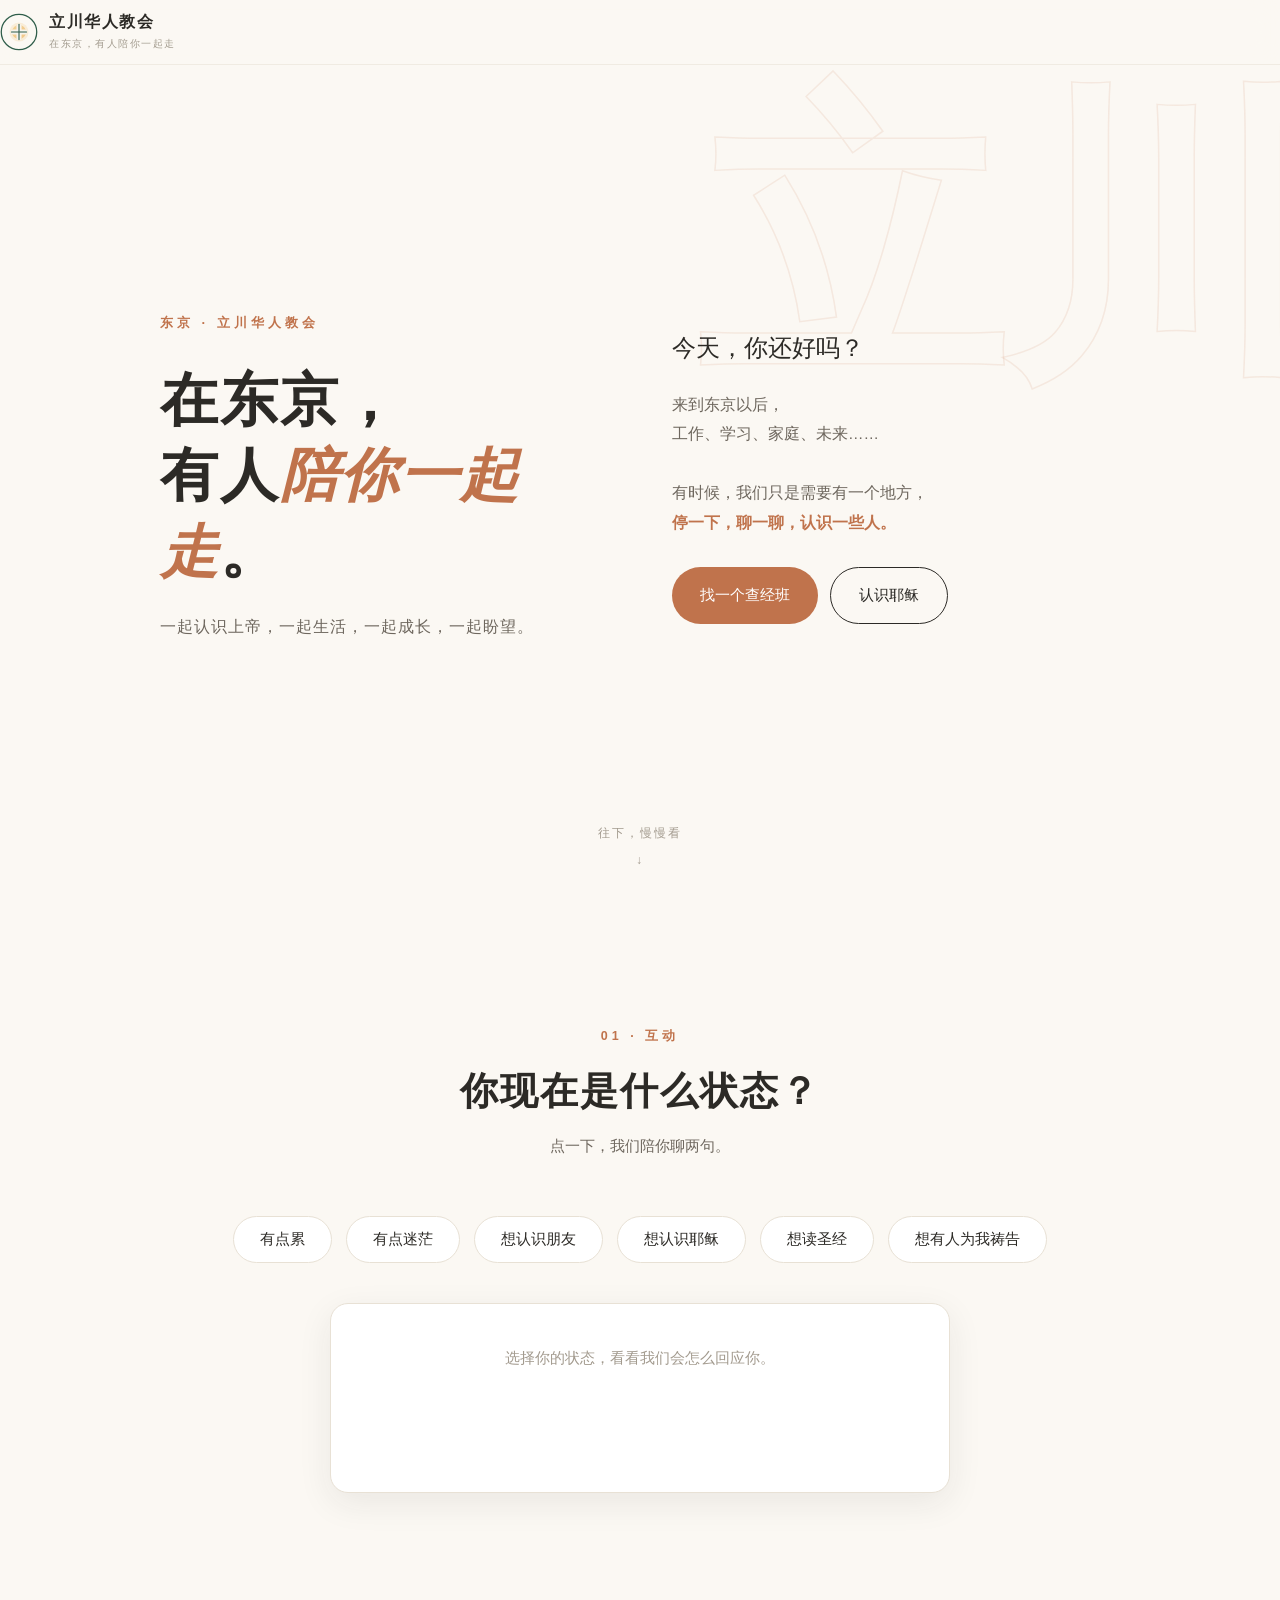
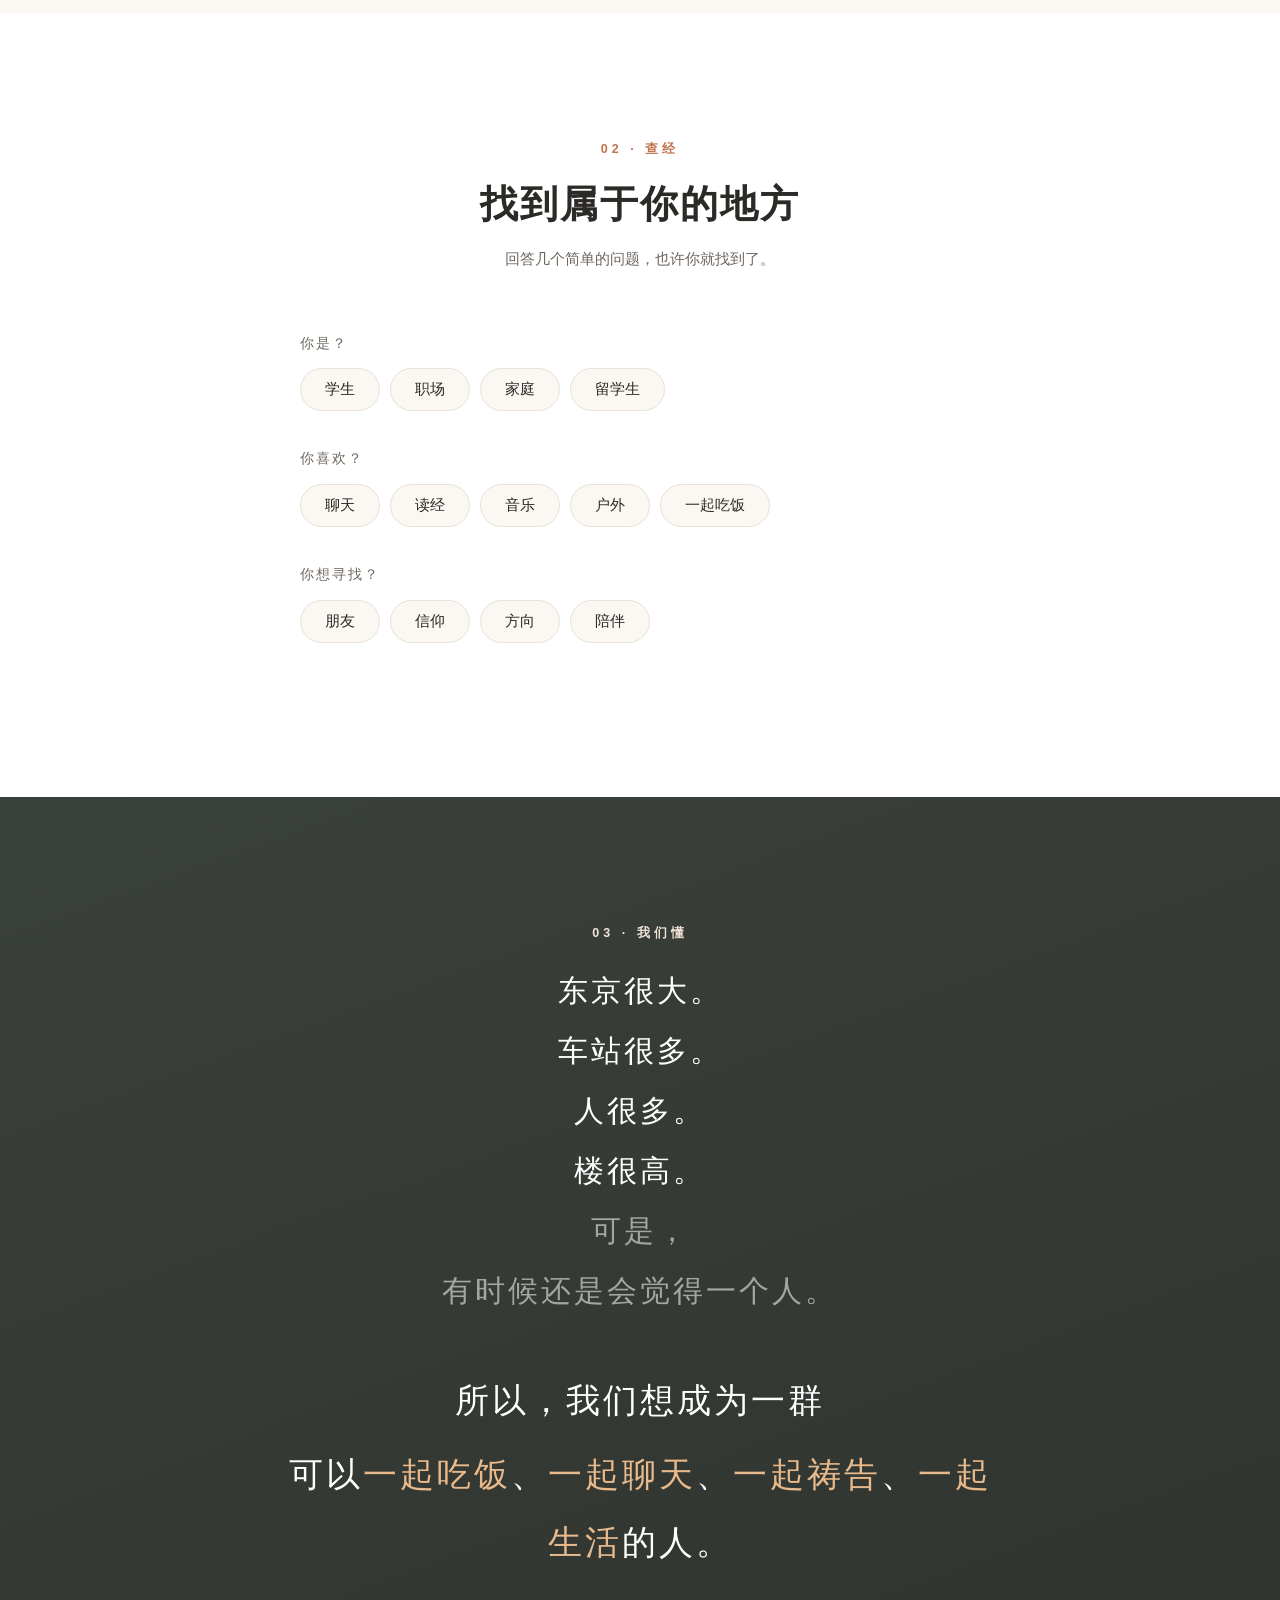
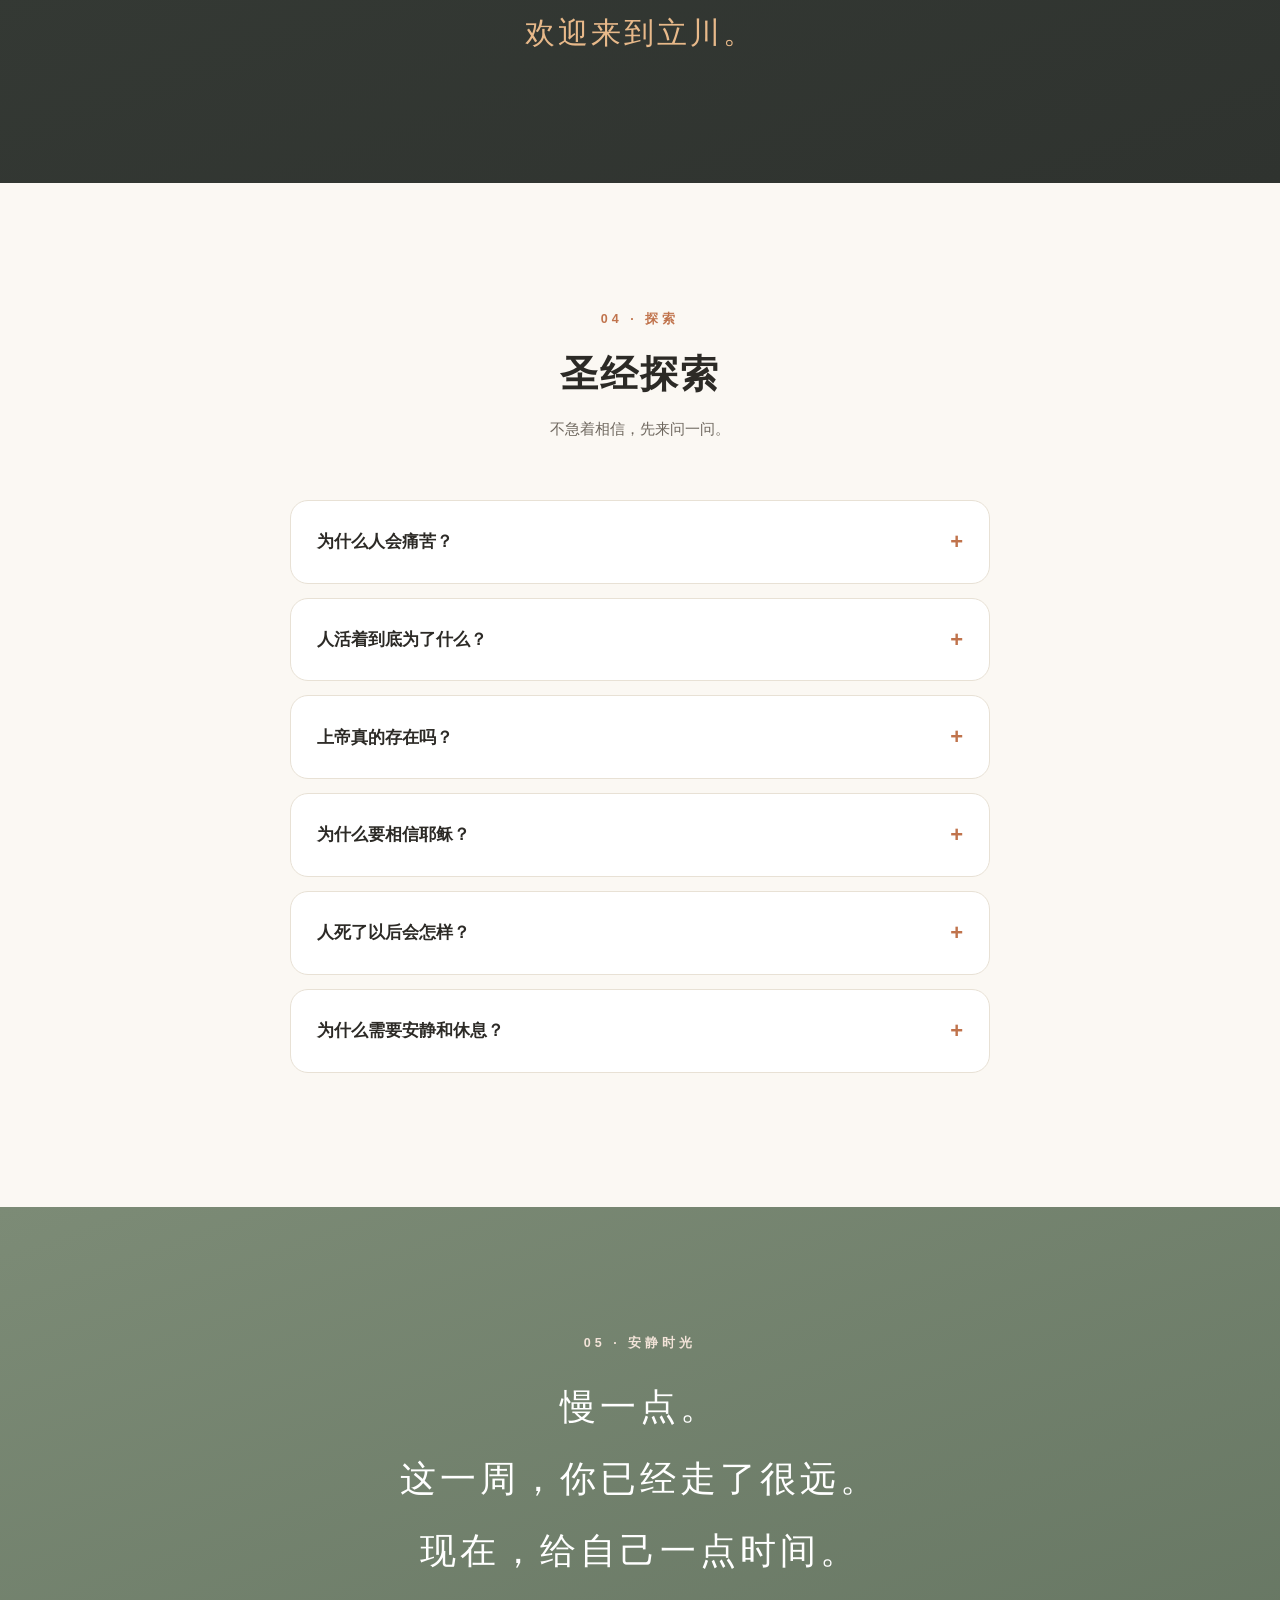
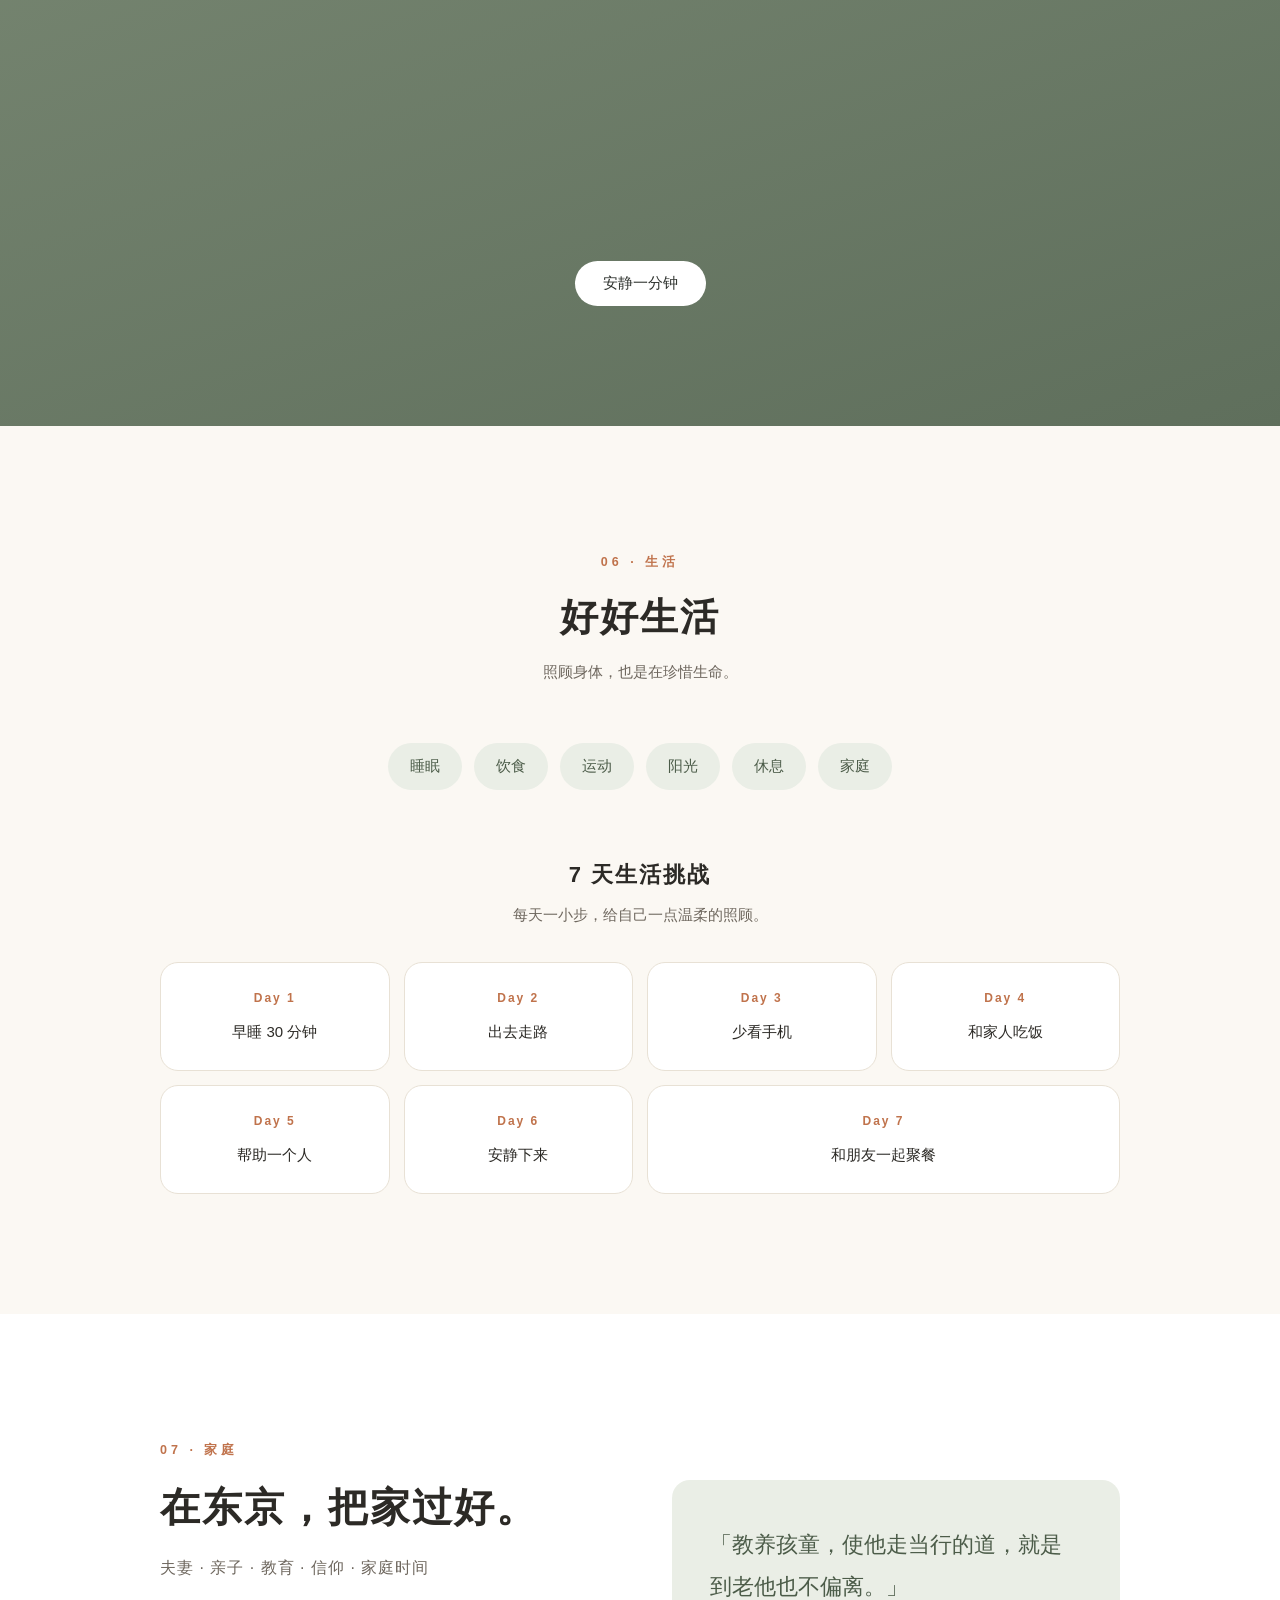
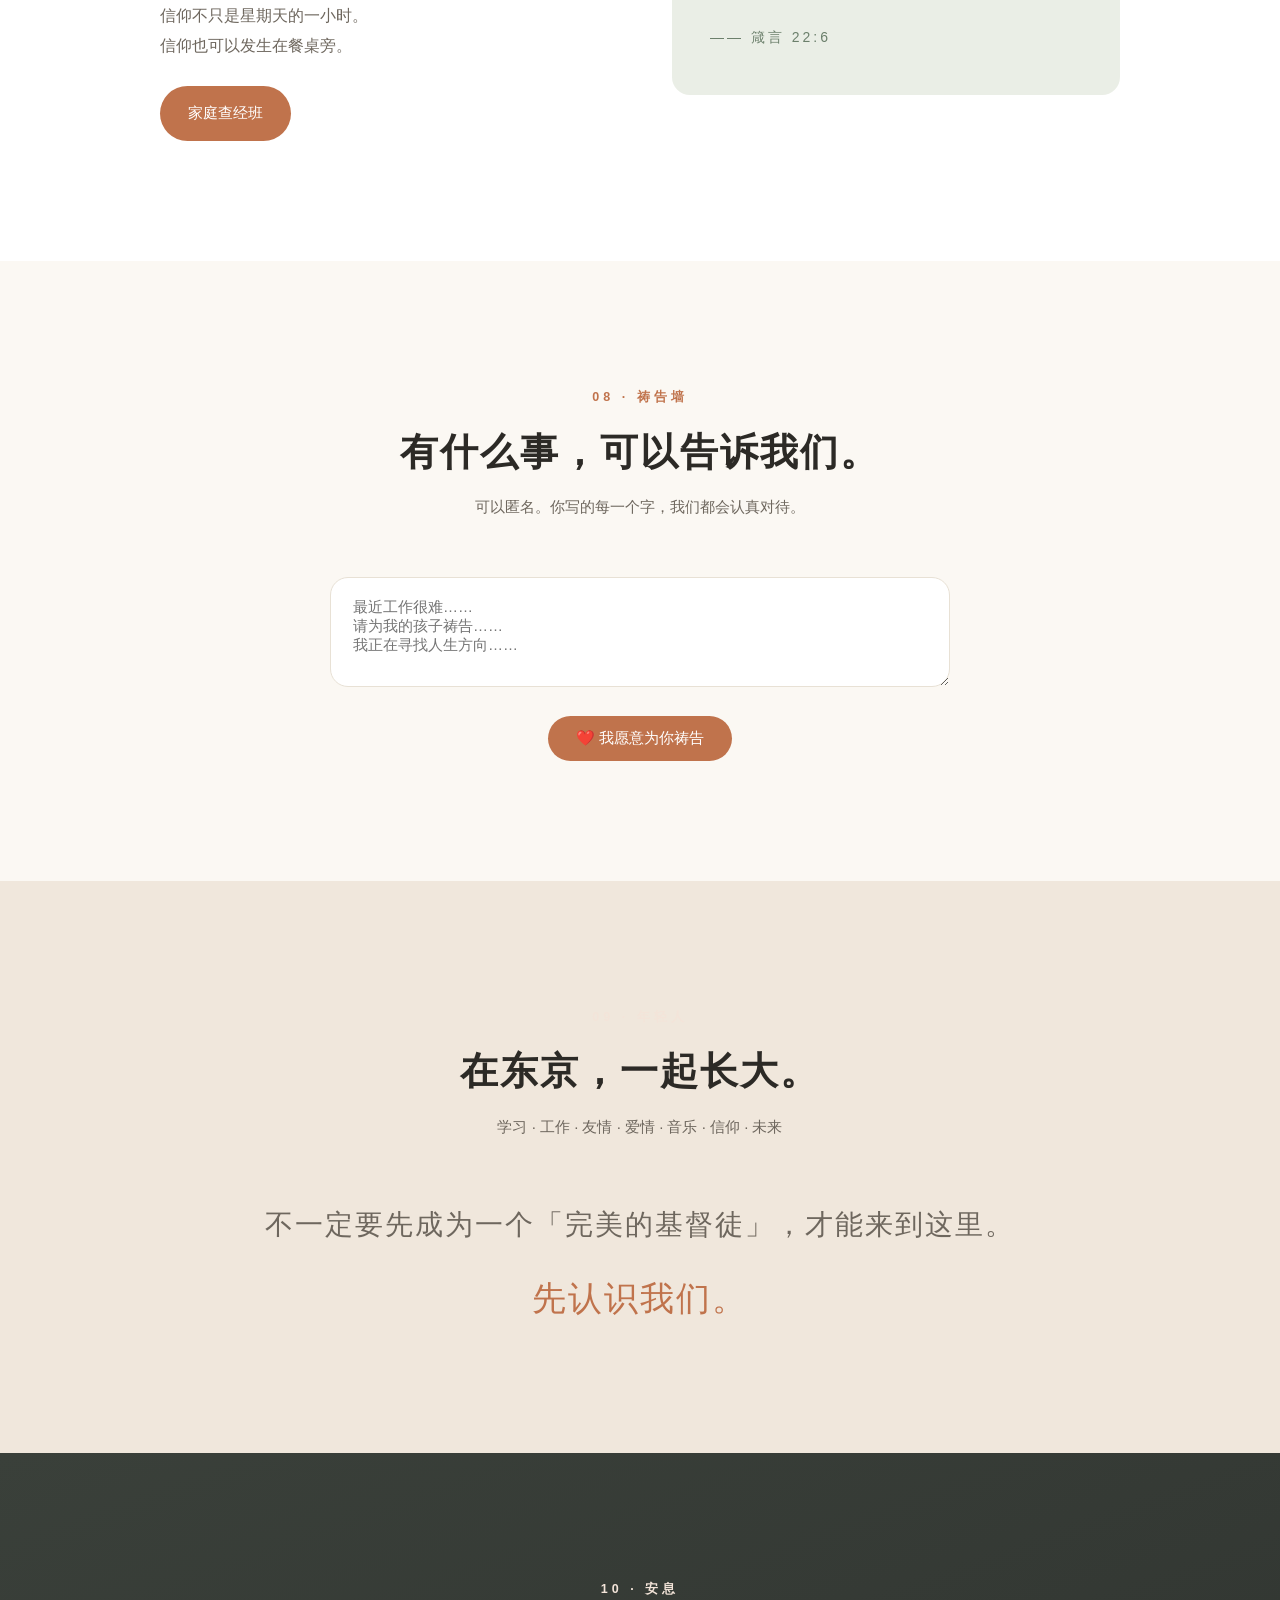
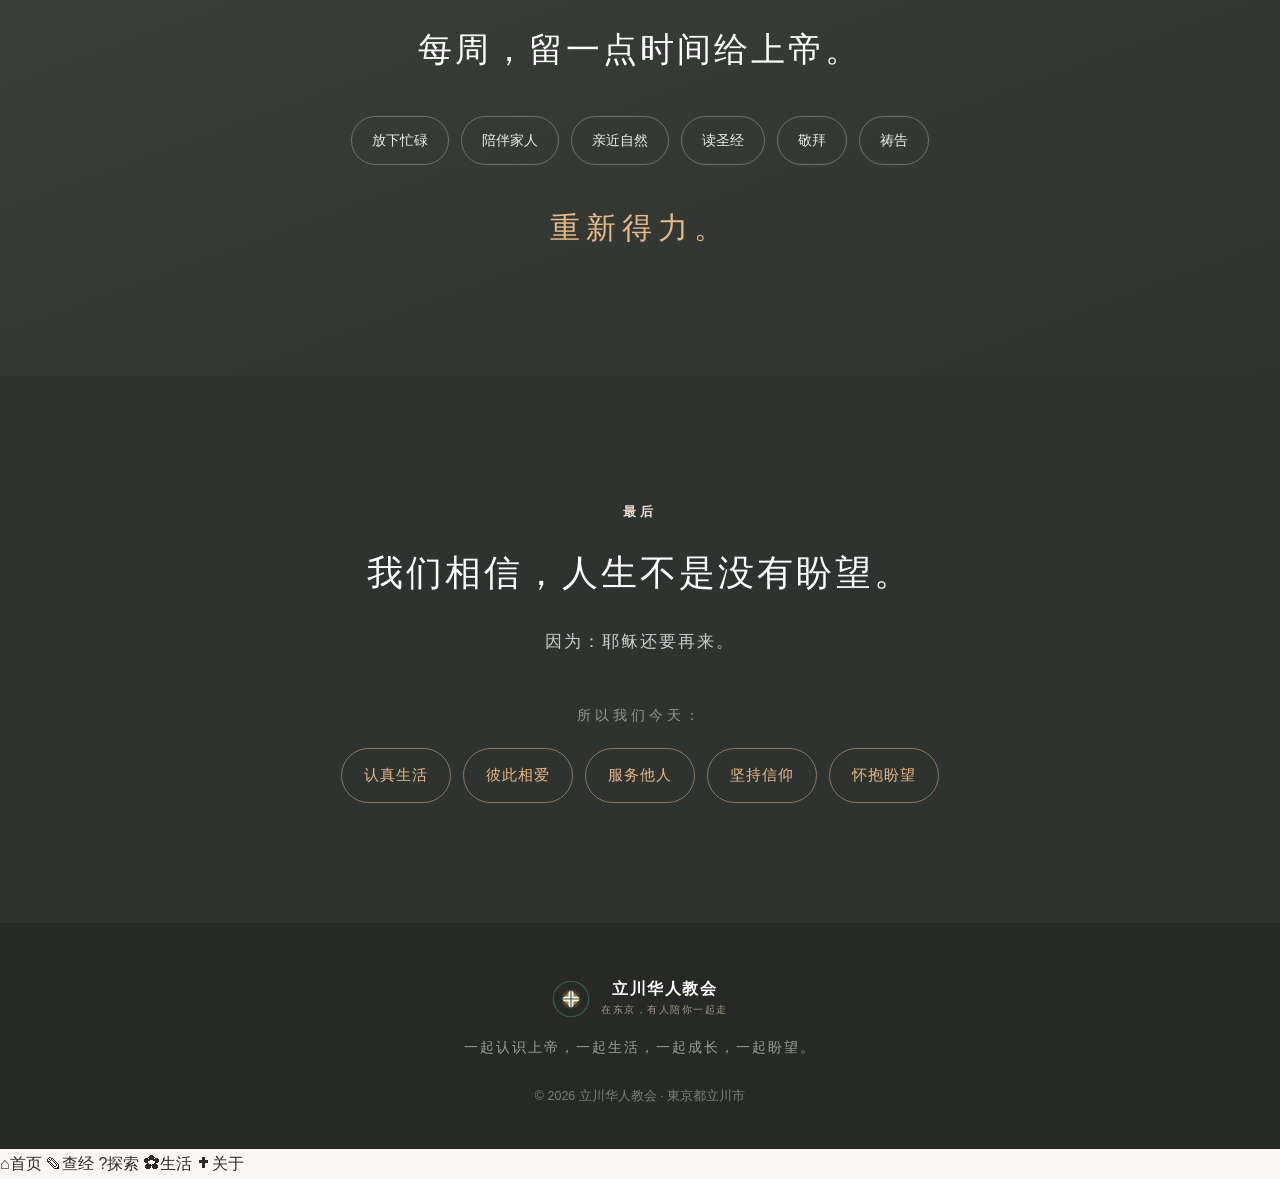
==== commit 998b27a5: "Update index.html" ====
--- a/index.html
+++ b/index.html
@@ -10,9 +10,10 @@
 </head>
 <body>
 
-  <!-- ==================== 导航 ==================== -->
+<div class="phone">
+  <!-- ==================== 顶部栏 ==================== -->
   <header class="nav" id="top">
-    <div class="container nav-inner">
+    <div class="nav-inner">
       <a class="brand" href="#home">
         <span class="brand-logo"><img src="assets/img/logo.svg" alt="立川华人教会"></span>
         <span class="brand-name">
@@ -20,14 +21,6 @@
           <span>在东京，有人陪你一起走</span>
         </span>
       </a>
-      <button class="nav-toggle" aria-label="打开菜单" aria-expanded="false">☰</button>
-      <nav class="nav-links">
-        <a href="#home">首页</a>
-        <a href="#find">查经</a>
-        <a href="#explore">探索</a>
-        <a href="#life">生活</a>
-        <a href="#about">关于</a>
-      </nav>
     </div>
   </header>
 
@@ -340,13 +333,20 @@
         <span class="brand-name"><strong>立川华人教会</strong><span>在东京，有人陪你一起走</span></span>
       </a>
       <p class="footer-tagline">一起认识上帝，一起生活，一起成长，一起盼望。</p>
-      <nav class="footer-nav">
-        <a href="#home">首页</a><a href="#find">查经</a><a href="#explore">探索</a><a href="#life">生活</a><a href="#about">关于</a>
-      </nav>
       <p class="footer-copy">© <span class="js-year">2026</span> 立川华人教会 · 東京都立川市</p>
     </div>
   </footer>
-
-  <script src="assets/js/main.js?v=2"></script>
+</div><!-- /.phone -->
+
+  <!-- ==================== 底部标签导航（手机版） ==================== -->
+  <nav class="tabbar">
+    <a class="tab" href="#home"><span class="tab-ic">⌂</span><span class="tab-tx">首页</span></a>
+    <a class="tab" href="#find"><span class="tab-ic">✎</span><span class="tab-tx">查经</span></a>
+    <a class="tab" href="#explore"><span class="tab-ic">?</span><span class="tab-tx">探索</span></a>
+    <a class="tab" href="#life"><span class="tab-ic">✿</span><span class="tab-tx">生活</span></a>
+    <a class="tab" href="#about"><span class="tab-ic">✝</span><span class="tab-tx">关于</span></a>
+  </nav>
+
+  <script src="assets/js/main.js?v=3"></script>
 </body>
 </html>
